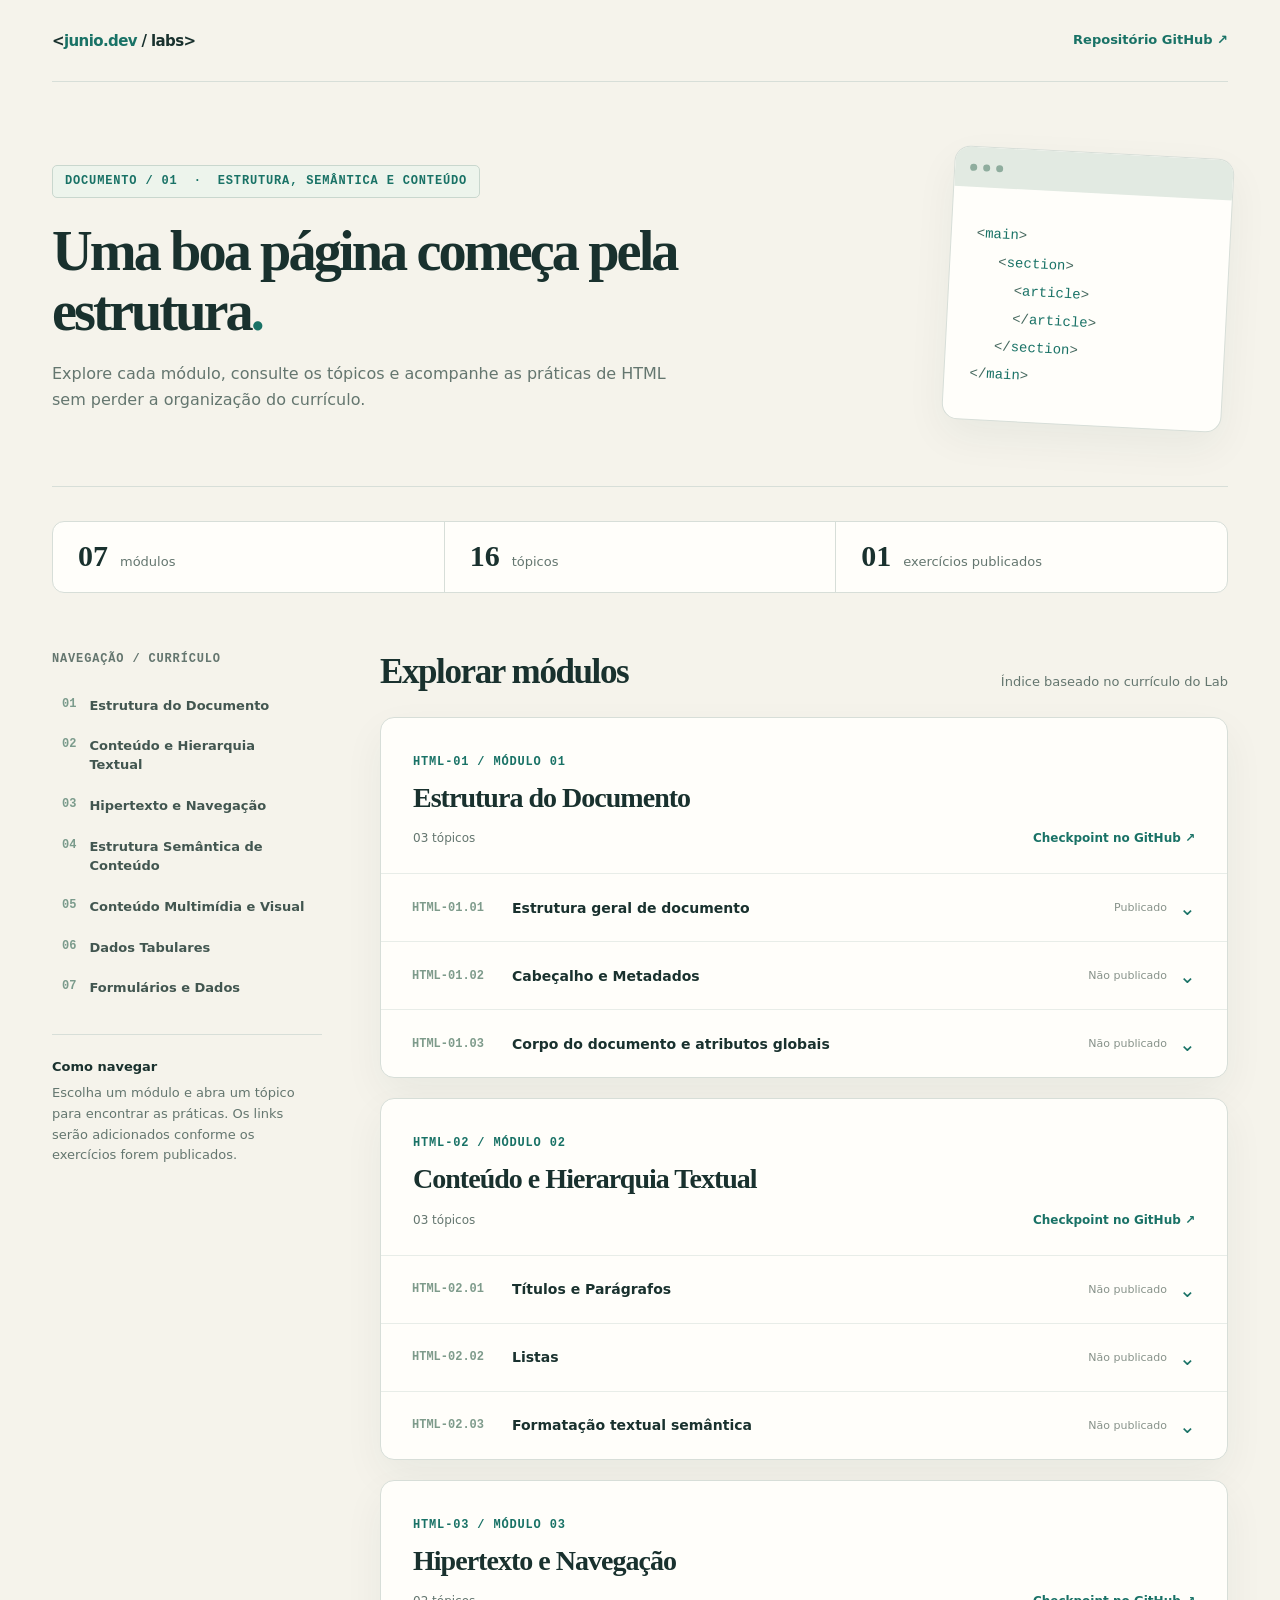
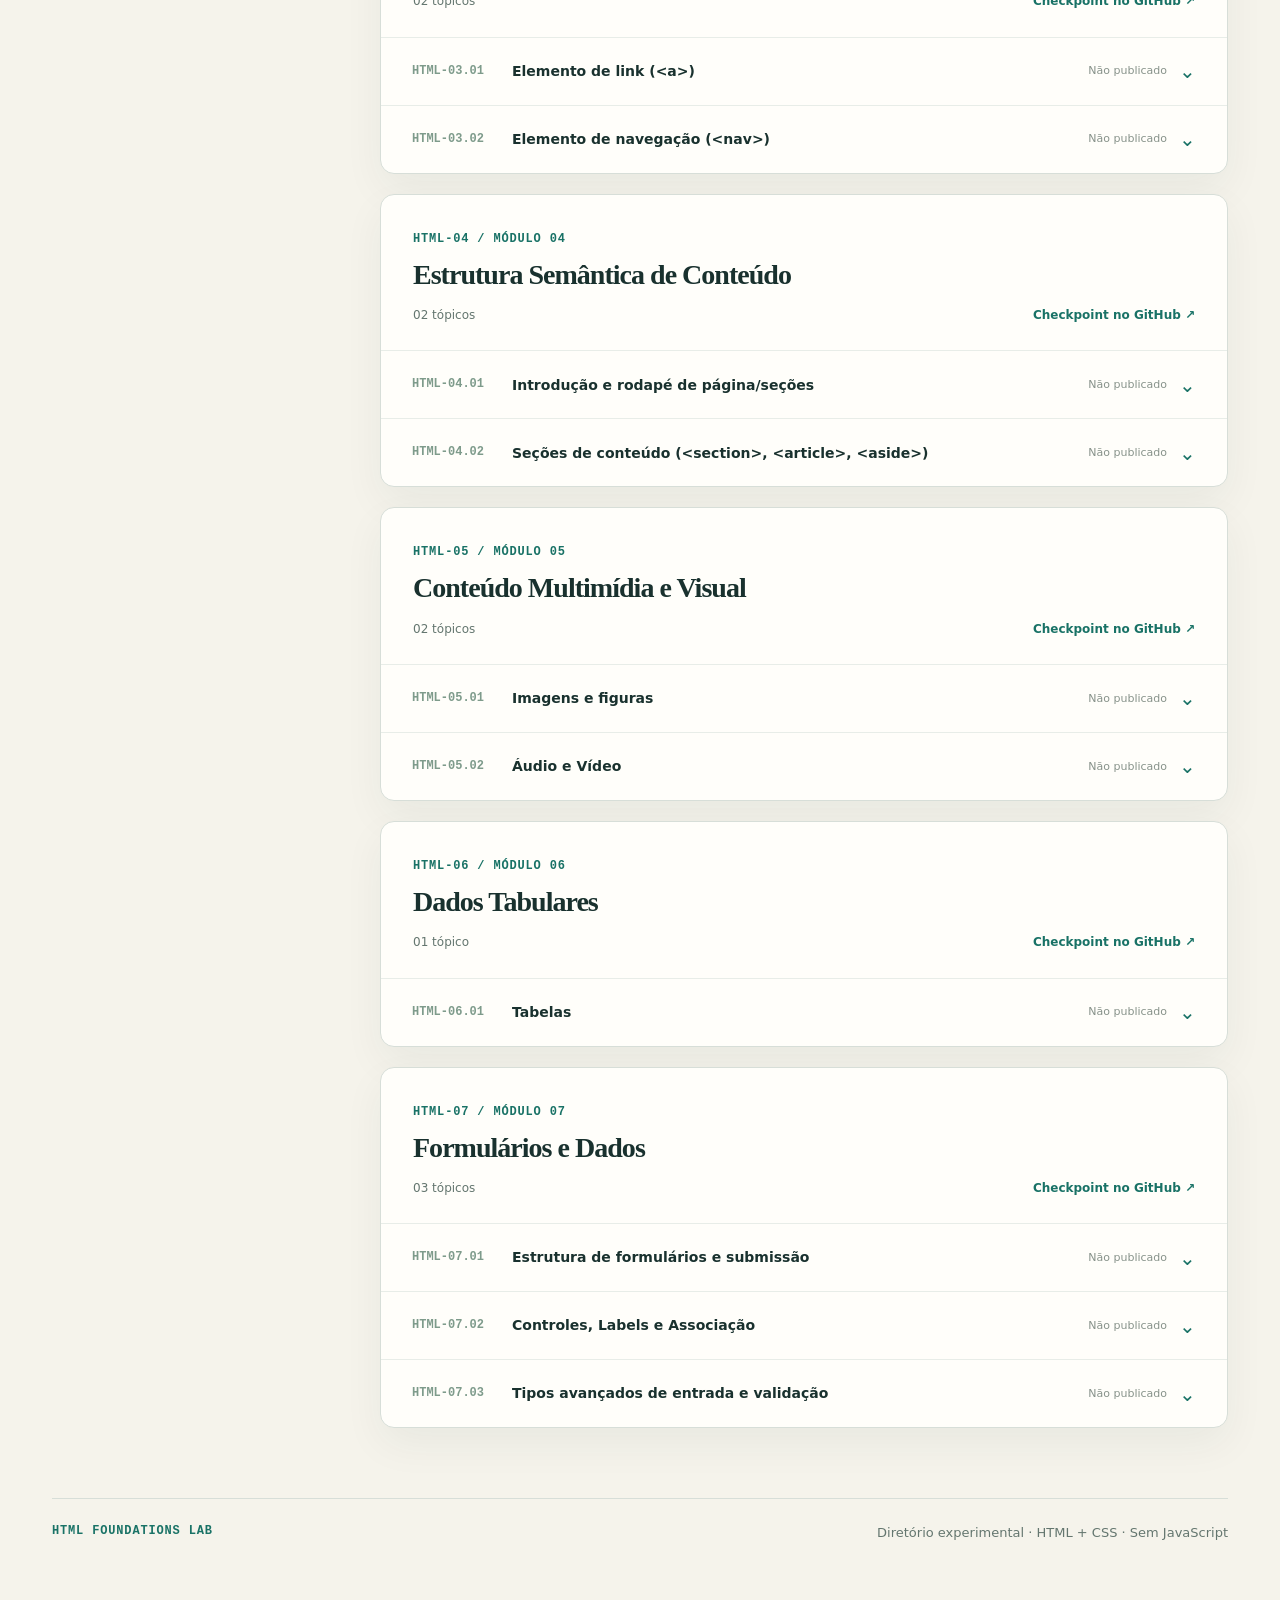
==== html-lab/index.html @ 9807c5e8 "Change topic state to 'Publicado' and update link text" ====
<!DOCTYPE html>
<html lang="pt-BR">
  <head>
    <meta charset="UTF-8">
    <meta name="viewport" content="width=device-width, initial-scale=1.0">
    <meta name="description" content="Índice de módulos, tópicos e exercícios do HTML Foundations Lab.">
    <title>HTML Foundations Lab — Diretório de Exercícios</title>
    <link rel="stylesheet" href="./style.css">
  </head>
  <body>
    <div class="page">
      <header class="topbar">
        <a class="wordmark" href="#top" aria-label="Voltar ao início">&lt;<em>junio.dev</em> / labs&gt;</a>
        <a class="toplink" href="https://github.com/JunioHGD/html-foundations-lab" target="_blank" rel="noopener noreferrer">Repositório GitHub ↗</a>
      </header>
      <main id="top">
        <section class="hero" aria-labelledby="page-title">
          <div class="hero-content">
            <span class="eyebrow">DOCUMENTO / 01 &nbsp;·&nbsp; Estrutura, semântica e conteúdo</span>
            <h1 id="page-title">Uma boa página começa pela estrutura<span class="accent">.</span></h1>
            <p class="lead">Explore cada módulo, consulte os tópicos e acompanhe as práticas de HTML sem perder a organização do currículo.</p>
          </div>
          <div class="hero-graphic" aria-hidden="true">
            <div class="graphic-toolbar">
              <i></i>
              <i></i>
              <i></i>
            </div>
            <div class="graphic-lines">&lt;<span>main</span>&gt;<div class="indent">&lt;<span>section</span>&gt;</div><div class="indent">&nbsp; &lt;<span>article</span>&gt;</div><div class="indent">&nbsp; &lt;/<span>article</span>&gt;</div><div class="indent">&lt;/<span>section</span>&gt;</div>&lt;/<span>main</span>&gt;</div>
          </div>
        </section>
        <div class="stats" aria-label="Resumo curricular">
          <div class="stat">
            <strong>07</strong>
            <span>módulos</span>
          </div>
          <div class="stat">
            <strong>16</strong>
            <span>tópicos</span>
          </div>
          <div class="stat">
            <strong>01</strong>
            <span>exercícios publicados</span>
          </div>
        </div>
        <div class="layout">
          <aside class="sidebar" aria-label="Índice de módulos">
            <p class="aside-kicker">Navegação / currículo</p>
            <nav aria-label="Ir para o módulo">
              <ol class="module-nav">
                <li>
                  <a href="#html-01"><span>01</span>Estrutura do Documento</a>
                </li>
                <li>
                  <a href="#html-02"><span>02</span>Conteúdo e Hierarquia Textual</a>
                </li>
                <li>
                  <a href="#html-03"><span>03</span>Hipertexto e Navegação</a>
                </li>
                <li>
                  <a href="#html-04"><span>04</span>Estrutura Semântica de Conteúdo</a>
                </li>
                <li>
                  <a href="#html-05"><span>05</span>Conteúdo Multimídia e Visual</a>
                </li>
                <li>
                  <a href="#html-06"><span>06</span>Dados Tabulares</a>
                </li>
                <li>
                  <a href="#html-07"><span>07</span>Formulários e Dados</a>
                </li>
              </ol>
            </nav>
            <div class="sidebar-note"><strong>Como navegar</strong>Escolha um módulo e abra um tópico para encontrar as práticas. Os links serão adicionados conforme os exercícios forem publicados.</div>
          </aside>
          <div class="content">
            <div class="section-heading">
              <h2>Explorar módulos</h2>
              <p>Índice baseado no currículo do Lab</p>
            </div>
            <div class="modules">
              <section class="module" id="html-01" aria-labelledby="heading-html-01">
                <div class="module-header">
                  <span class="module-id">HTML-01 / MÓDULO 01</span>
                  <h3 id="heading-html-01">Estrutura do Documento</h3>
                  <div class="module-meta">
                    <span class="module-count">03 tópicos</span>
                    <a class="check-link" href="https://github.com/JunioHGD/html-foundations-lab/tree/main/practice/html-01-estrutura-do-documento/checkpoint" target="_blank" rel="noopener noreferrer">Checkpoint no GitHub ↗</a>
                  </div>
                </div>
                <details class="topic">
                  <summary>
                    <span class="topic-id">HTML-01.01</span>
                    <span class="topic-title">Estrutura geral de documento</span>
                    <span class="topic-state">Publicado</span>
                    <span class="chevron" aria-hidden="true">⌄</span>
                  </summary>
                  <div class="topic-panel">
                    <a class="doc-link" href="../practice/html-01-estrutura-do-documento/html-01.01-estrutura-geral-de-documento/exercises/HTML-01.01-E01-reparando-a-fila-de-suporte" target="_blank" rel="noopener noreferrer">Exercício 01 — Reparando a fila de suporte <br> Consultar conteúdo no GitHub ↗</a>
                    <!-- EXEMPLO PARA FUTURA PUBLICAÇÃO:
                    <a class="exercise-link" href="../practice/html-01-estrutura-do-documento/html-01.01-estrutura-geral-de-documento/exercises/exercicio-01/index.html" target="_blank" rel="noopener noreferrer">Abrir exercício 01 ↗</a>
                    -->
                  </div>
                </details>
                <details class="topic">
                  <summary>
                    <span class="topic-id">HTML-01.02</span>
                    <span class="topic-title">Cabeçalho e Metadados</span>
                    <span class="topic-state">Não publicado</span>
                    <span class="chevron" aria-hidden="true">⌄</span>
                  </summary>
                  <div class="topic-panel">
                    <p class="empty-state">Nenhum exercício publicado para este tópico.</p>
                    <a class="doc-link" href="https://github.com/JunioHGD/html-foundations-lab/tree/main/practice/html-01-estrutura-do-documento/html-01.02-cabecalho-e-metadados" target="_blank" rel="noopener noreferrer">Consultar conteúdo no GitHub ↗</a>
                  </div>
                </details>
                <details class="topic">
                  <summary>
                    <span class="topic-id">HTML-01.03</span>
                    <span class="topic-title">Corpo do documento e atributos globais</span>
                    <span class="topic-state">Não publicado</span>
                    <span class="chevron" aria-hidden="true">⌄</span>
                  </summary>
                  <div class="topic-panel">
                    <p class="empty-state">Nenhum exercício publicado para este tópico.</p>
                    <a class="doc-link" href="https://github.com/JunioHGD/html-foundations-lab/tree/main/practice/html-01-estrutura-do-documento/html-01.03-corpo-do-documento-e-atributos-globais" target="_blank" rel="noopener noreferrer">Consultar conteúdo no GitHub ↗</a>
                  </div>
                </details>
              </section>
              <section class="module" id="html-02" aria-labelledby="heading-html-02">
                <div class="module-header">
                  <span class="module-id">HTML-02 / MÓDULO 02</span>
                  <h3 id="heading-html-02">Conteúdo e Hierarquia Textual</h3>
                  <div class="module-meta">
                    <span class="module-count">03 tópicos</span>
                    <a class="check-link" href="https://github.com/JunioHGD/html-foundations-lab/tree/main/practice/html-02-conteudo-e-hierarquia-textual/checkpoint" target="_blank" rel="noopener noreferrer">Checkpoint no GitHub ↗</a>
                  </div>
                </div>
                <details class="topic">
                  <summary>
                    <span class="topic-id">HTML-02.01</span>
                    <span class="topic-title">Títulos e Parágrafos</span>
                    <span class="topic-state">Não publicado</span>
                    <span class="chevron" aria-hidden="true">⌄</span>
                  </summary>
                  <div class="topic-panel">
                    <p class="empty-state">Nenhum exercício publicado para este tópico.</p>
                    <a class="doc-link" href="https://github.com/JunioHGD/html-foundations-lab/tree/main/practice/html-02-conteudo-e-hierarquia-textual/html-02.01-titulos-e-paragrafos" target="_blank" rel="noopener noreferrer">Consultar conteúdo no GitHub ↗</a>
                  </div>
                </details>
                <details class="topic">
                  <summary>
                    <span class="topic-id">HTML-02.02</span>
                    <span class="topic-title">Listas</span>
                    <span class="topic-state">Não publicado</span>
                    <span class="chevron" aria-hidden="true">⌄</span>
                  </summary>
                  <div class="topic-panel">
                    <p class="empty-state">Nenhum exercício publicado para este tópico.</p>
                    <a class="doc-link" href="https://github.com/JunioHGD/html-foundations-lab/tree/main/practice/html-02-conteudo-e-hierarquia-textual/html-02.02-listas" target="_blank" rel="noopener noreferrer">Consultar conteúdo no GitHub ↗</a>
                  </div>
                </details>
                <details class="topic">
                  <summary>
                    <span class="topic-id">HTML-02.03</span>
                    <span class="topic-title">Formatação textual semântica</span>
                    <span class="topic-state">Não publicado</span>
                    <span class="chevron" aria-hidden="true">⌄</span>
                  </summary>
                  <div class="topic-panel">
                    <p class="empty-state">Nenhum exercício publicado para este tópico.</p>
                    <a class="doc-link" href="https://github.com/JunioHGD/html-foundations-lab/tree/main/practice/html-02-conteudo-e-hierarquia-textual/html-02.03-formatacao-textual-semantica" target="_blank" rel="noopener noreferrer">Consultar conteúdo no GitHub ↗</a>
                  </div>
                </details>
              </section>
              <section class="module" id="html-03" aria-labelledby="heading-html-03">
                <div class="module-header">
                  <span class="module-id">HTML-03 / MÓDULO 03</span>
                  <h3 id="heading-html-03">Hipertexto e Navegação</h3>
                  <div class="module-meta">
                    <span class="module-count">02 tópicos</span>
                    <a class="check-link" href="https://github.com/JunioHGD/html-foundations-lab/tree/main/practice/html-03-hipertexto-e-navegacao/checkpoint" target="_blank" rel="noopener noreferrer">Checkpoint no GitHub ↗</a>
                  </div>
                </div>
                <details class="topic">
                  <summary>
                    <span class="topic-id">HTML-03.01</span>
                    <span class="topic-title">Elemento de link (&lt;a&gt;)</span>
                    <span class="topic-state">Não publicado</span>
                    <span class="chevron" aria-hidden="true">⌄</span>
                  </summary>
                  <div class="topic-panel">
                    <p class="empty-state">Nenhum exercício publicado para este tópico.</p>
                    <a class="doc-link" href="https://github.com/JunioHGD/html-foundations-lab/tree/main/practice/html-03-hipertexto-e-navegacao/html-03.01-elemento-de-link" target="_blank" rel="noopener noreferrer">Consultar conteúdo no GitHub ↗</a>
                  </div>
                </details>
                <details class="topic">
                  <summary>
                    <span class="topic-id">HTML-03.02</span>
                    <span class="topic-title">Elemento de navegação (&lt;nav&gt;)</span>
                    <span class="topic-state">Não publicado</span>
                    <span class="chevron" aria-hidden="true">⌄</span>
                  </summary>
                  <div class="topic-panel">
                    <p class="empty-state">Nenhum exercício publicado para este tópico.</p>
                    <a class="doc-link" href="https://github.com/JunioHGD/html-foundations-lab/tree/main/practice/html-03-hipertexto-e-navegacao/html-03.02-elemento-de-navegacao" target="_blank" rel="noopener noreferrer">Consultar conteúdo no GitHub ↗</a>
                  </div>
                </details>
              </section>
              <section class="module" id="html-04" aria-labelledby="heading-html-04">
                <div class="module-header">
                  <span class="module-id">HTML-04 / MÓDULO 04</span>
                  <h3 id="heading-html-04">Estrutura Semântica de Conteúdo</h3>
                  <div class="module-meta">
                    <span class="module-count">02 tópicos</span>
                    <a class="check-link" href="https://github.com/JunioHGD/html-foundations-lab/tree/main/practice/html-04-estrutura-semantica-de-conteudo/checkpoint" target="_blank" rel="noopener noreferrer">Checkpoint no GitHub ↗</a>
                  </div>
                </div>
                <details class="topic">
                  <summary>
                    <span class="topic-id">HTML-04.01</span>
                    <span class="topic-title">Introdução e rodapé de página/seções</span>
                    <span class="topic-state">Não publicado</span>
                    <span class="chevron" aria-hidden="true">⌄</span>
                  </summary>
                  <div class="topic-panel">
                    <p class="empty-state">Nenhum exercício publicado para este tópico.</p>
                    <a class="doc-link" href="https://github.com/JunioHGD/html-foundations-lab/tree/main/practice/html-04-estrutura-semantica-de-conteudo/html-04.01-introducao-e-rodape-de-pagina-secoes" target="_blank" rel="noopener noreferrer">Consultar conteúdo no GitHub ↗</a>
                  </div>
                </details>
                <details class="topic">
                  <summary>
                    <span class="topic-id">HTML-04.02</span>
                    <span class="topic-title">Seções de conteúdo (&lt;section&gt;, &lt;article&gt;, &lt;aside&gt;)</span>
                    <span class="topic-state">Não publicado</span>
                    <span class="chevron" aria-hidden="true">⌄</span>
                  </summary>
                  <div class="topic-panel">
                    <p class="empty-state">Nenhum exercício publicado para este tópico.</p>
                    <a class="doc-link" href="https://github.com/JunioHGD/html-foundations-lab/tree/main/practice/html-04-estrutura-semantica-de-conteudo/html-04.02-secoes-de-conteudo" target="_blank" rel="noopener noreferrer">Consultar conteúdo no GitHub ↗</a>
                  </div>
                </details>
              </section>
              <section class="module" id="html-05" aria-labelledby="heading-html-05">
                <div class="module-header">
                  <span class="module-id">HTML-05 / MÓDULO 05</span>
                  <h3 id="heading-html-05">Conteúdo Multimídia e Visual</h3>
                  <div class="module-meta">
                    <span class="module-count">02 tópicos</span>
                    <a class="check-link" href="https://github.com/JunioHGD/html-foundations-lab/tree/main/practice/html-05-conteudo-multimidia-e-visual/checkpoint" target="_blank" rel="noopener noreferrer">Checkpoint no GitHub ↗</a>
                  </div>
                </div>
                <details class="topic">
                  <summary>
                    <span class="topic-id">HTML-05.01</span>
                    <span class="topic-title">Imagens e figuras</span>
                    <span class="topic-state">Não publicado</span>
                    <span class="chevron" aria-hidden="true">⌄</span>
                  </summary>
                  <div class="topic-panel">
                    <p class="empty-state">Nenhum exercício publicado para este tópico.</p>
                    <a class="doc-link" href="https://github.com/JunioHGD/html-foundations-lab/tree/main/practice/html-05-conteudo-multimidia-e-visual/html-05.01-imagens-e-figuras" target="_blank" rel="noopener noreferrer">Consultar conteúdo no GitHub ↗</a>
                  </div>
                </details>
                <details class="topic">
                  <summary>
                    <span class="topic-id">HTML-05.02</span>
                    <span class="topic-title">Áudio e Vídeo</span>
                    <span class="topic-state">Não publicado</span>
                    <span class="chevron" aria-hidden="true">⌄</span>
                  </summary>
                  <div class="topic-panel">
                    <p class="empty-state">Nenhum exercício publicado para este tópico.</p>
                    <a class="doc-link" href="https://github.com/JunioHGD/html-foundations-lab/tree/main/practice/html-05-conteudo-multimidia-e-visual/html-05.02-audio-e-video" target="_blank" rel="noopener noreferrer">Consultar conteúdo no GitHub ↗</a>
                  </div>
                </details>
              </section>
              <section class="module" id="html-06" aria-labelledby="heading-html-06">
                <div class="module-header">
                  <span class="module-id">HTML-06 / MÓDULO 06</span>
                  <h3 id="heading-html-06">Dados Tabulares</h3>
                  <div class="module-meta">
                    <span class="module-count">01 tópico</span>
                    <a class="check-link" href="https://github.com/JunioHGD/html-foundations-lab/tree/main/practice/html-06-dados-tabulares/checkpoint" target="_blank" rel="noopener noreferrer">Checkpoint no GitHub ↗</a>
                  </div>
                </div>
                <details class="topic">
                  <summary>
                    <span class="topic-id">HTML-06.01</span>
                    <span class="topic-title">Tabelas</span>
                    <span class="topic-state">Não publicado</span>
                    <span class="chevron" aria-hidden="true">⌄</span>
                  </summary>
                  <div class="topic-panel">
                    <p class="empty-state">Nenhum exercício publicado para este tópico.</p>
                    <a class="doc-link" href="https://github.com/JunioHGD/html-foundations-lab/tree/main/practice/html-06-dados-tabulares/html-06.01-tabelas" target="_blank" rel="noopener noreferrer">Consultar conteúdo no GitHub ↗</a>
                  </div>
                </details>
              </section>
              <section class="module" id="html-07" aria-labelledby="heading-html-07">
                <div class="module-header">
                  <span class="module-id">HTML-07 / MÓDULO 07</span>
                  <h3 id="heading-html-07">Formulários e Dados</h3>
                  <div class="module-meta">
                    <span class="module-count">03 tópicos</span>
                    <a class="check-link" href="https://github.com/JunioHGD/html-foundations-lab/tree/main/practice/html-07-formularios-e-dados/checkpoint" target="_blank" rel="noopener noreferrer">Checkpoint no GitHub ↗</a>
                  </div>
                </div>
                <details class="topic">
                  <summary>
                    <span class="topic-id">HTML-07.01</span>
                    <span class="topic-title">Estrutura de formulários e submissão</span>
                    <span class="topic-state">Não publicado</span>
                    <span class="chevron" aria-hidden="true">⌄</span>
                  </summary>
                  <div class="topic-panel">
                    <p class="empty-state">Nenhum exercício publicado para este tópico.</p>
                    <a class="doc-link" href="https://github.com/JunioHGD/html-foundations-lab/tree/main/practice/html-07-formularios-e-dados/html-07.01-estrutura-de-formularios-e-submissao" target="_blank" rel="noopener noreferrer">Consultar conteúdo no GitHub ↗</a>
                  </div>
                </details>
                <details class="topic">
                  <summary>
                    <span class="topic-id">HTML-07.02</span>
                    <span class="topic-title">Controles, Labels e Associação</span>
                    <span class="topic-state">Não publicado</span>
                    <span class="chevron" aria-hidden="true">⌄</span>
                  </summary>
                  <div class="topic-panel">
                    <p class="empty-state">Nenhum exercício publicado para este tópico.</p>
                    <a class="doc-link" href="https://github.com/JunioHGD/html-foundations-lab/tree/main/practice/html-07-formularios-e-dados/html-07.02-controles-labels-e-associacao" target="_blank" rel="noopener noreferrer">Consultar conteúdo no GitHub ↗</a>
                  </div>
                </details>
                <details class="topic">
                  <summary>
                    <span class="topic-id">HTML-07.03</span>
                    <span class="topic-title">Tipos avançados de entrada e validação</span>
                    <span class="topic-state">Não publicado</span>
                    <span class="chevron" aria-hidden="true">⌄</span>
                  </summary>
                  <div class="topic-panel">
                    <p class="empty-state">Nenhum exercício publicado para este tópico.</p>
                    <a class="doc-link" href="https://github.com/JunioHGD/html-foundations-lab/tree/main/practice/html-07-formularios-e-dados/html-07.03-tipos-avancados-de-entrada-e-validacao" target="_blank" rel="noopener noreferrer">Consultar conteúdo no GitHub ↗</a>
                  </div>
                </details>
              </section>
            </div>
          </div>
        </div>
      </main>
      <footer class="footer">
        <span class="footer-label">HTML Foundations Lab</span>
        <span>Diretório experimental · HTML + CSS · Sem JavaScript</span>
      </footer>
    </div>
  </body>
</html>
---- html-lab/style.css ----
:root {
  --bg: #f5f3eb;
  --paper: #fffefa;
  --line: #d7ded8;
  --ink: #19312e;
  --muted: #64766f;
  --primary: #197266;
  --accent: #dbede4;
  --shadow: 0 16px 42px rgba(24,57,49,.055);
}

* {
  box-sizing: border-box;
}

html {
  scroll-behavior: smooth;
  scroll-padding-top: 25px;
}

body {
  margin: 0;
  background: var(--bg);
  color: var(--ink);
  font: 15px/1.6 ui-sans-serif,system-ui,-apple-system,"Segoe UI",sans-serif;
}

a {
  color: inherit;
}

a:focus-visible,summary:focus-visible {
  outline: 3px solid #2d9b8c;
  outline-offset: 4px;
}

a {
  text-decoration: none;
}

.page {
  max-width: 1510px;
  margin: auto;
  padding: 0 52px 80px;
}

.topbar {
  display: flex;
  justify-content: space-between;
  align-items: center;
  min-height: 82px;
  border-bottom: 1px solid var(--line);
}

.wordmark {
  font-size: 15px;
  font-weight: 850;
  letter-spacing: -.04em;
}

.wordmark em {
  font-style: normal;
  color: var(--primary);
}

.toplink {
  font-size: 13px;
  color: var(--primary);
  font-weight: 700;
}

.toplink:hover {
  text-decoration: underline;
}

.hero {
  padding: 70px 0 60px;
  display: flex;
  justify-content: space-between;
  gap: 50px;
  align-items: center;
  border-bottom: 1px solid var(--line);
}

.eyebrow,.eyebrow-inline,.module-id,.topic-id,.aside-kicker,.footer-label {
  font: 700 12px/1.4 ui-monospace,Consolas,monospace;
  letter-spacing: .07em;
  text-transform: uppercase;
}

.eyebrow {
  display: inline-block;
  border: 1px solid #c9d7ce;
  padding: 7px 12px;
  border-radius: 5px;
  color: var(--primary);
  background: #edf4ec;
}

.hero h1 {
  font: 650 clamp(40px,4.4vw,72px)/1.06 Georgia,'Times New Roman',serif;
  letter-spacing: -.052em;
  max-width: 780px;
  margin: 24px 0 20px;
}

.hero h1 .accent {
  color: var(--primary);
}

.lead {
  max-width: 620px;
  color: var(--muted);
  font-size: 16px;
  margin: 0;
}

.hero-graphic {
  width: 280px;
  min-width: 240px;
  border: 1px solid var(--line);
  border-radius: 16px;
  overflow: hidden;
  background: var(--paper);
  box-shadow: var(--shadow);
  transform: rotate(3deg);
}

.graphic-toolbar {
  height: 40px;
  background: #e2eae2;
  display: flex;
  align-items: center;
  gap: 6px;
  padding-left: 15px;
}

.graphic-toolbar i {
  width: 7px;
  height: 7px;
  background: #8fad9e;
  border-radius: 50%;
}

.graphic-lines {
  padding: 32px 25px;
  color: #45685e;
  font: 14px/2 ui-monospace,Consolas,monospace;
}

.graphic-lines span {
  color: var(--primary);
}

.graphic-lines .indent {
  padding-left: 23px;
}

.stats {
  display: flex;
  gap: 0;
  margin: 34px 0 58px;
  border: 1px solid var(--line);
  background: var(--paper);
  border-radius: 12px;
}

.stat {
  padding: 19px 25px;
  display: flex;
  align-items: baseline;
  gap: 12px;
  flex: 1;
}

.stat+.stat {
  border-left: 1px solid var(--line);
}

.stat strong {
  font: 700 30px/1 Georgia,serif;
}

.stat span {
  font-size: 13px;
  color: var(--muted);
}

.layout {
  display: grid;
  grid-template-columns: 270px minmax(0,1fr);
  gap: 58px;
  align-items: start;
}

.sidebar {
  position: sticky;
  top: 28px;
}

.aside-kicker {
  color: var(--muted);
  margin: 0 0 18px;
}

.module-nav {
  list-style: none;
  padding: 0;
  margin: 0;
}

.module-nav a {
  display: flex;
  gap: 13px;
  padding: 11px 10px;
  border-radius: 8px;
  font-weight: 600;
  font-size: 13px;
  color: #425650;
  line-height: 1.45;
}

.module-nav a:hover,.module-nav a:focus-visible {
  background: var(--accent);
  color: var(--primary);
}

.module-nav span {
  font: 700 12px ui-monospace,monospace;
  color: #7b9b8c;
}

.sidebar-note {
  border-top: 1px solid var(--line);
  margin-top: 25px;
  padding-top: 22px;
  font-size: 13px;
  color: var(--muted);
}

.sidebar-note strong {
  display: block;
  margin-bottom: 5px;
  color: var(--ink);
}

.section-heading {
  display: flex;
  justify-content: space-between;
  gap: 15px;
  align-items: end;
  margin-bottom: 24px;
}

.section-heading h2 {
  font: 650 35px/1.2 Georgia,serif;
  letter-spacing: -.04em;
  margin: 0;
}

.section-heading p {
  font-size: 13px;
  color: var(--muted);
  margin: 0;
}

.modules {
  display: grid;
  gap: 20px;
}

.module {
  background: var(--paper);
  border: 1px solid var(--line);
  border-radius: 14px;
  overflow: hidden;
  box-shadow: var(--shadow);
  scroll-margin-top: 28px;
}

.module-header {
  padding: 30px 32px 25px;
  border-bottom: 1px solid #e8ede8;
}

.module-id {
  color: var(--primary);
}

.module-header h3 {
  font: 650 28px/1.23 Georgia,serif;
  letter-spacing: -.035em;
  margin: 9px 0 14px;
}

.module-meta {
  display: flex;
  justify-content: space-between;
  gap: 14px;
  align-items: center;
}

.module-count,.check-link {
  font-size: 12px;
  color: var(--muted);
}

.check-link {
  color: var(--primary);
  font-weight: 700;
}

.check-link:hover {
  text-decoration: underline;
}

.topic {
  border-bottom: 1px solid #e8ede8;
}

.topic:last-of-type {
  border-bottom: 0;
}

.topic summary {
  cursor: pointer;
  display: grid;
  grid-template-columns: 88px 1fr auto 17px;
  align-items: center;
  gap: 12px;
  min-height: 67px;
  padding: 13px 31px;
  list-style: none;
}

.topic summary::-webkit-details-marker {
  display: none;
}

.topic summary:hover {
  background: #f5f9f5;
}

.topic-id {
  color: #7e9b8b;
  letter-spacing: 0;
}

.topic-title {
  font-weight: 650;
  font-size: 14px;
}

.topic-state {
  font-size: 11px;
  color: #87928a;
  white-space: nowrap;
}

.chevron {
  font-size: 20px;
  line-height: 1;
  color: var(--primary);
  transition: transform .15s;
}

.topic[open] .chevron {
  transform: rotate(180deg);
}

.topic-panel {
  padding: 2px 32px 25px 130px;
  background: #f8faf7;
}

.empty-state {
  font-size: 13px;
  color: var(--muted);
  margin: 8px 0 11px;
}

.doc-link {
  font-size: 12px;
  color: var(--primary);
  font-weight: 750;
}

.doc-link:hover {
  text-decoration: underline;
}

.exercise-link {
  display: inline-flex;
  align-items: center;
  margin-top: 12px;
  padding: 9px 13px;
  border: 1px solid var(--primary);
  border-radius: 7px;
  color: var(--primary);
  font-size: 12px;
  font-weight: 800;
  text-decoration: none;
}

.exercise-link:hover {
  background: var(--accent);
}

.footer {
  border-top: 1px solid var(--line);
  margin-top: 70px;
  padding-top: 24px;
  display: flex;
  justify-content: space-between;
  gap: 20px;
  color: var(--muted);
  font-size: 13px;
}

.footer-label {
  color: var(--primary);
}

@media (max-width:1050px) {
  .page {
    padding: 0 24px 60px;
  }

  .layout {
    grid-template-columns: 215px minmax(0,1fr);
    gap: 26px;
  }

  .hero-graphic {
    width: 210px;
    min-width: 190px;
  }

  .hero {
    padding: 55px 0;
  }
}

@media (max-width:750px) {
  .hero-graphic {
    display: none;
  }

  .layout {
    grid-template-columns: minmax(0,1fr);
  }

  .sidebar {
    position: static;
    min-width: 0;
    overflow: hidden;
  }

  .module-nav {
    display: flex;
    overflow-x: auto;
    gap: 8px;
    padding-bottom: 6px;
  }

  .module-nav li {
    flex: none;
    max-width: 190px;
  }

  .module-nav a {
    background: #e8eee7;
    min-height: 54px;
  }

  .sidebar-note {
    display: none;
  }

  .hero {
    padding: 46px 0;
  }

  .stats {
    margin: 24px 0 38px;
  }

  .stat {
    padding: 14px;
    display: block;
  }

  .stat strong {
    display: block;
    margin-bottom: 5px;
  }

  .section-heading {
    display: block;
  }

  .section-heading p {
    margin-top: 7px;
  }
}

@media (max-width:520px) {
  .page {
    padding: 0 16px 50px;
  }

  .topbar {
    min-height: 65px;
  }

  .toplink {
    max-width: 150px;
    text-align: right;
  }

  .hero h1 {
    font-size: 42px;
  }

  .lead {
    font-size: 14px;
  }

  .stat strong {
    font-size: 24px;
  }

  .stat span {
    font-size: 11px;
  }

  .module-header {
    padding: 24px 19px;
  }

  .module-header h3 {
    font-size: 25px;
  }

  .topic summary {
    grid-template-columns: 66px 1fr 14px;
    gap: 8px;
    padding: 14px 18px;
  }

  .topic-state {
    display: none;
  }

  .topic-title {
    font-size: 13px;
  }

  .topic-id {
    font-size: 10px;
  }

  .topic-panel {
    padding: 8px 20px 20px 92px;
  }

  .footer {
    display: block;
  }
}
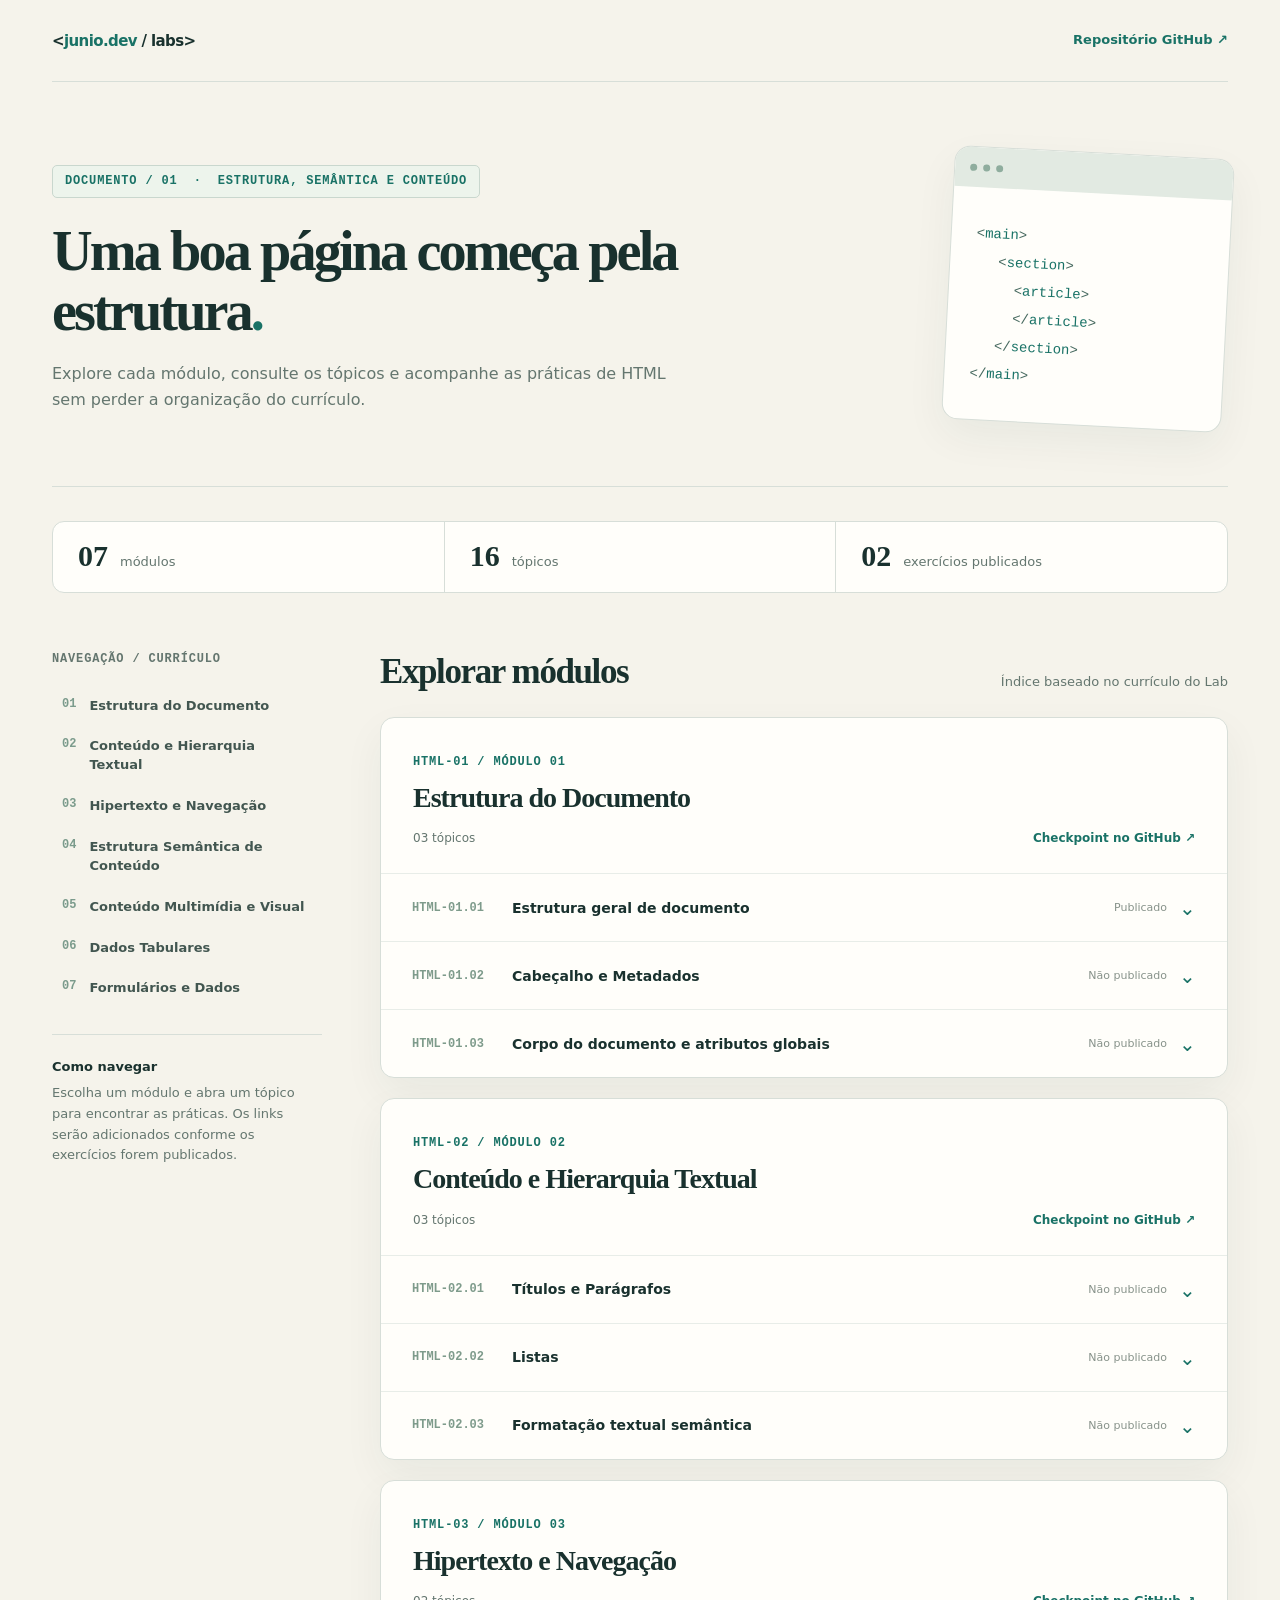
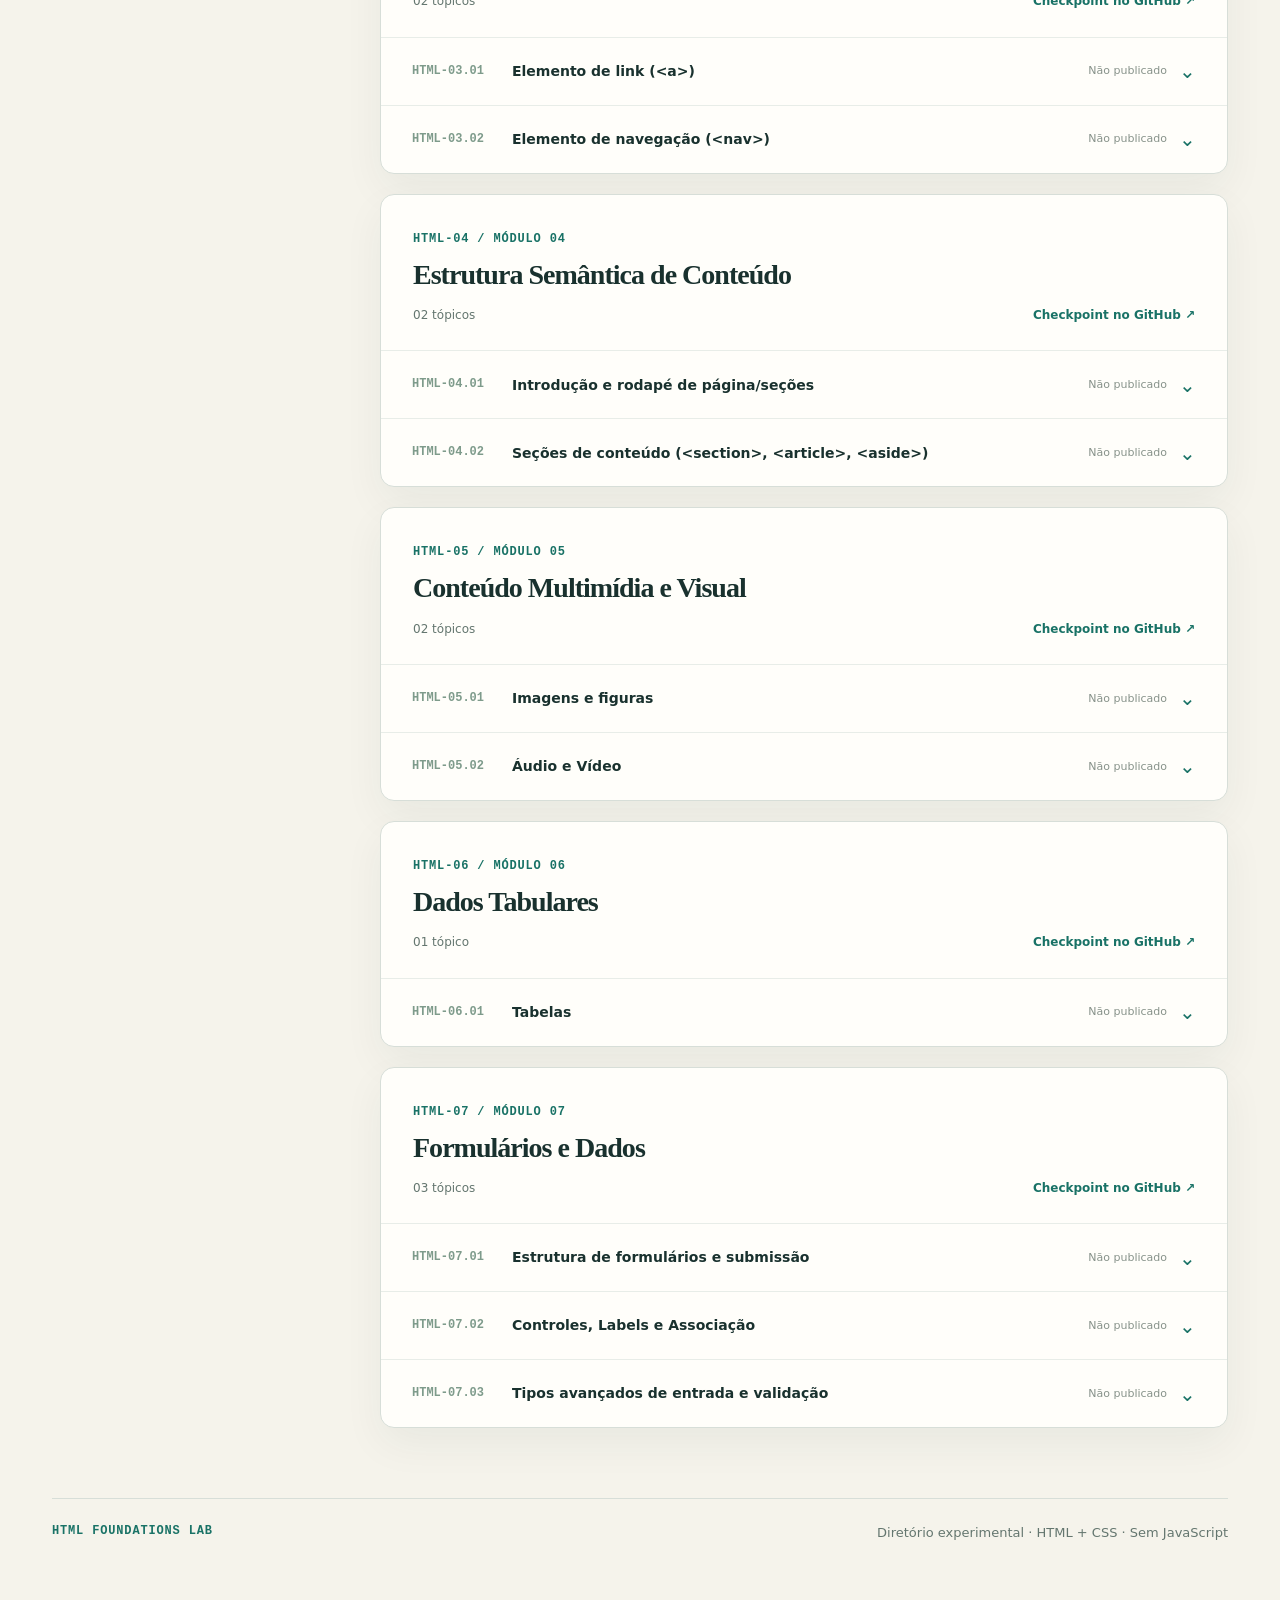
==== commit 61f40952: "feat(html-lab): separate exercise preview and source links" ====
--- a/html-lab/index.html
+++ b/html-lab/index.html
@@ -39,7 +39,7 @@
             <span>tópicos</span>
           </div>
           <div class="stat">
-            <strong>01</strong>
+            <strong>02</strong>
             <span>exercícios publicados</span>
           </div>
         </div>
@@ -96,10 +96,30 @@
                     <span class="chevron" aria-hidden="true">⌄</span>
                   </summary>
                   <div class="topic-panel">
-                    <a class="doc-link" href="../practice/html-01-estrutura-do-documento/html-01.01-estrutura-geral-de-documento/exercises/HTML-01.01-E01-reparando-a-fila-de-suporte" target="_blank" rel="noopener noreferrer">Exercício 01 — Reparando a fila de suporte <br> Consultar conteúdo no GitHub ↗</a>
+                    <div class="exercise-entry">
+                       <strong class="exercise-title">Exercício 01 — Reparando a fila de suporte</strong>
+                       <div class="exercise-links">
+                         <a class="doc-link" href="../practice/html-01-estrutura-do-documento/html-01.01-estrutura-geral-de-documento/exercises/HTML-01.01-E01-reparando-a-fila-de-suporte/index.html" target="_blank" rel="noopener noreferrer">Visualizar no GitHub Pages ↗</a>
+                         <a class="doc-link" href="https://github.com/JunioHGD/html-foundations-lab/tree/main/practice/html-01-estrutura-do-documento/html-01.01-estrutura-geral-de-documento/exercises/HTML-01.01-E01-reparando-a-fila-de-suporte" target="_blank" rel="noopener noreferrer">Consultar código-fonte no GitHub ↗</a>
+                       </div>
+                     </div>
+                    <div class="exercise-entry">
+                       <strong class="exercise-title">Exercício 02 — Reconstruindo a conferência de expedição</strong>
+                       <div class="exercise-links">
+                         <a class="doc-link" href="../practice/html-01-estrutura-do-documento/html-01.01-estrutura-geral-de-documento/exercises/HTML-01.01-E02-reconstruindo-a-conferencia-de-expedição/index.html" target="_blank" rel="noopener noreferrer">Visualizar no GitHub Pages ↗</a>
+                         <a class="doc-link" href="https://github.com/JunioHGD/html-foundations-lab/tree/main/practice/html-01-estrutura-do-documento/html-01.01-estrutura-geral-de-documento/exercises/HTML-01.01-E02-reconstruindo-a-conferencia-de-expedição" target="_blank" rel="noopener noreferrer">Consultar código-fonte no GitHub ↗</a>
+                       </div>
+                     </div>
+                    
                     <!-- EXEMPLO PARA FUTURA PUBLICAÇÃO:
-                    <a class="exercise-link" href="../practice/html-01-estrutura-do-documento/html-01.01-estrutura-geral-de-documento/exercises/exercicio-01/index.html" target="_blank" rel="noopener noreferrer">Abrir exercício 01 ↗</a>
-                    -->
+                     <div class="exercise-entry">
+                       <strong class="exercise-title">Exercício 03 — Nome do exercício</strong>
+                       <div class="exercise-links">
+                         <a class="doc-link" href="../practice/CAMINHO_DO_EXERCICIO/index.html" target="_blank" rel="noopener noreferrer">Visualizar no GitHub Pages ↗</a>
+                         <a class="doc-link" href="https://github.com/JunioHGD/html-foundations-lab/tree/main/practice/CAMINHO_DO_EXERCICIO" target="_blank" rel="noopener noreferrer">Consultar código-fonte no GitHub ↗</a>
+                       </div>
+                     </div>
+                     -->
                   </div>
                 </details>
                 <details class="topic">
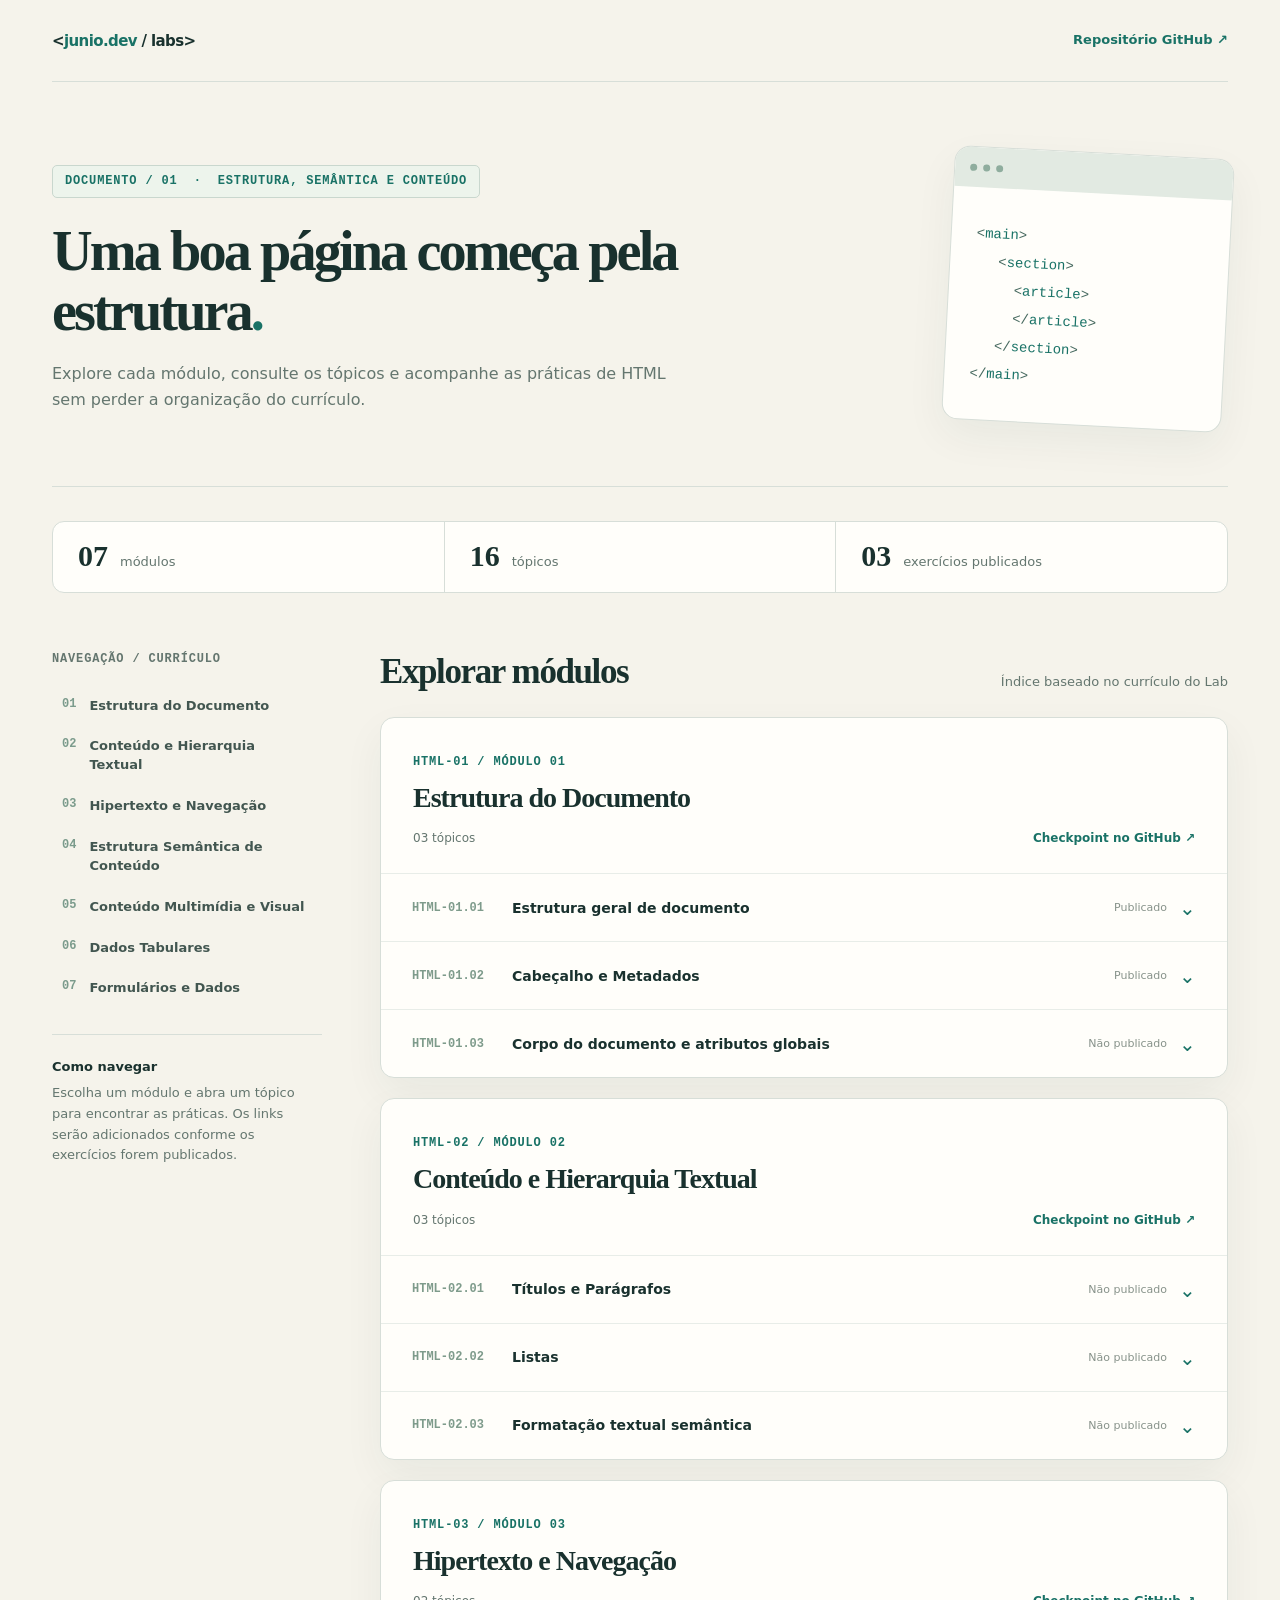
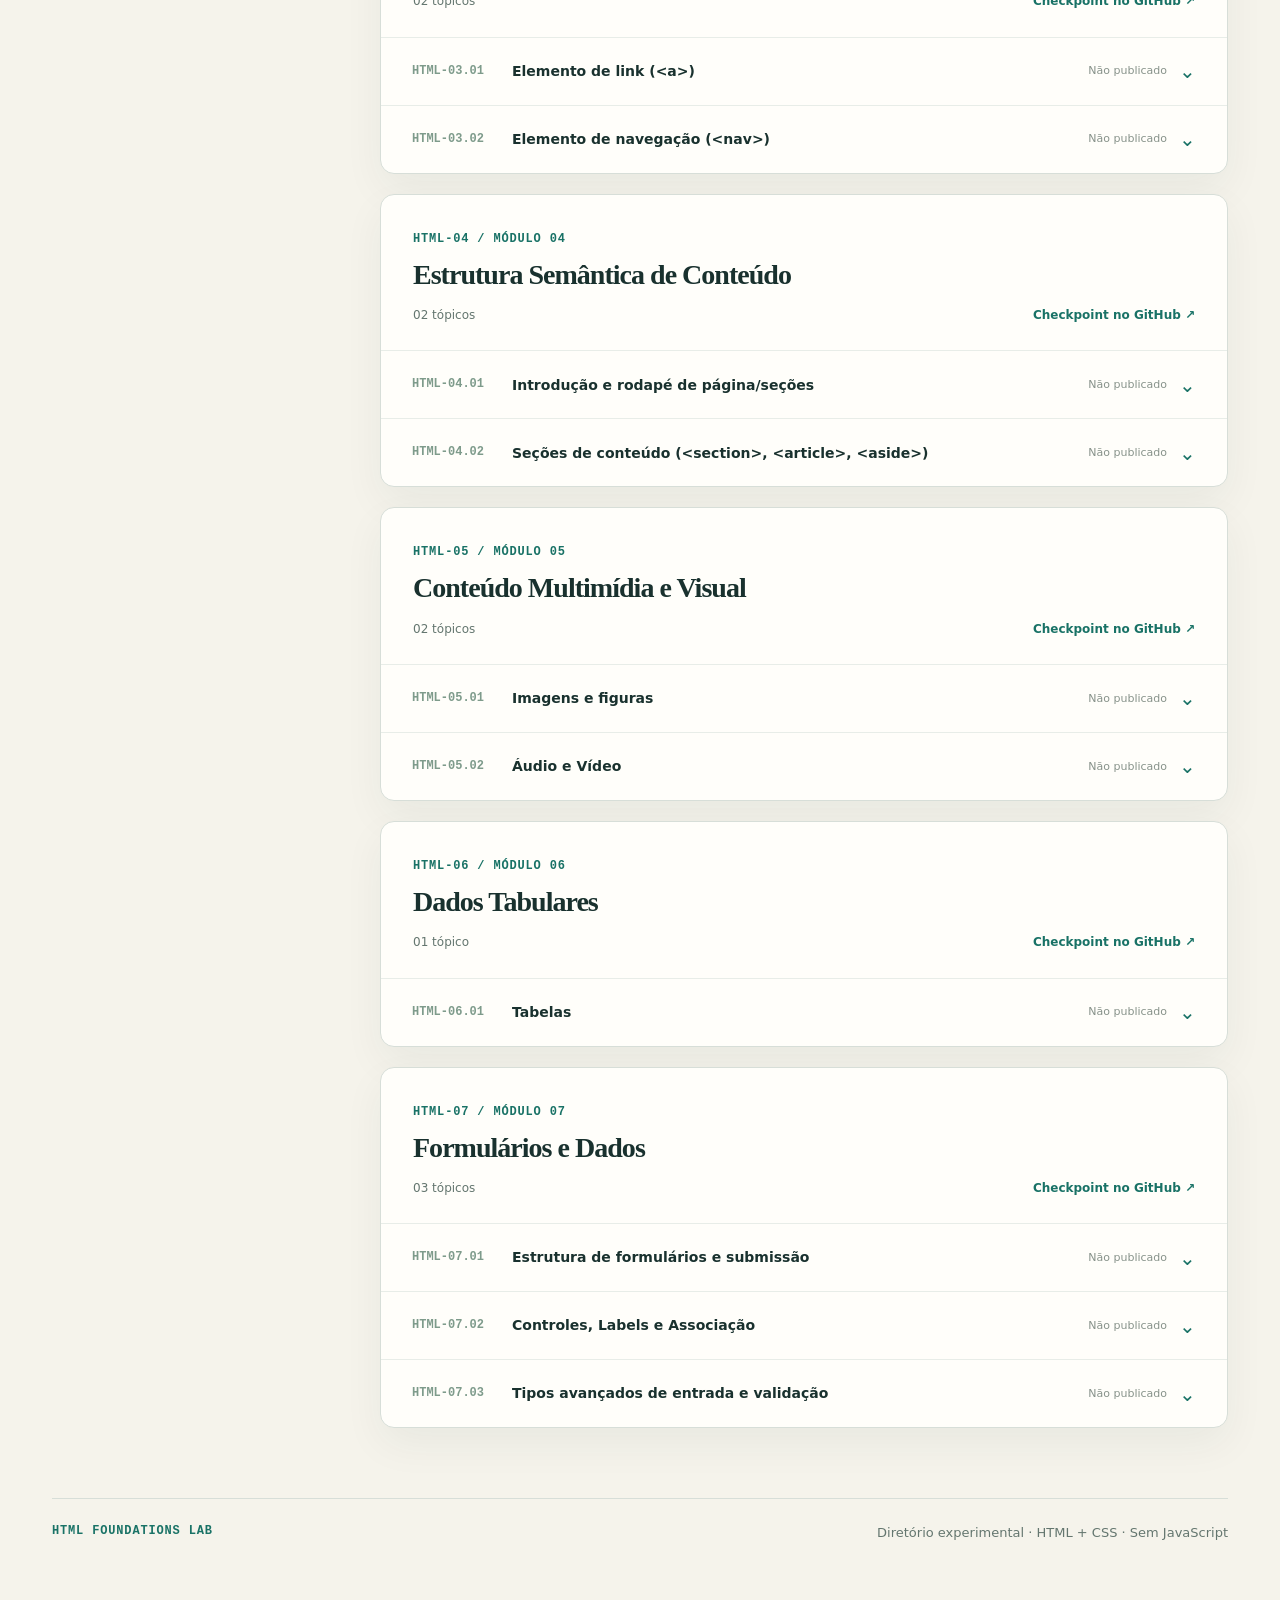
==== commit a5fd6fce: "Update exercise count and add new exercise entry Updated the number of published exercises and chang" ====
--- a/html-lab/index.html
+++ b/html-lab/index.html
@@ -39,7 +39,7 @@
             <span>tópicos</span>
           </div>
           <div class="stat">
-            <strong>02</strong>
+            <strong>03</strong>
             <span>exercícios publicados</span>
           </div>
         </div>
@@ -126,12 +126,17 @@
                   <summary>
                     <span class="topic-id">HTML-01.02</span>
                     <span class="topic-title">Cabeçalho e Metadados</span>
-                    <span class="topic-state">Não publicado</span>
-                    <span class="chevron" aria-hidden="true">⌄</span>
-                  </summary>
-                  <div class="topic-panel">
-                    <p class="empty-state">Nenhum exercício publicado para este tópico.</p>
-                    <a class="doc-link" href="https://github.com/JunioHGD/html-foundations-lab/tree/main/practice/html-01-estrutura-do-documento/html-01.02-cabecalho-e-metadados" target="_blank" rel="noopener noreferrer">Consultar conteúdo no GitHub ↗</a>
+                    <span class="topic-state">Publicado</span>
+                    <span class="chevron" aria-hidden="true">⌄</span>
+                  </summary>
+                  <div class="topic-panel">
+                    <div class="exercise-entry">
+                       <strong class="exercise-title">Exercício 01 — Central de disponibilidade NexoOps</strong>
+                       <div class="exercise-links">
+                         <a class="doc-link" href="../practice/html-01-estrutura-do-documento/html-01.02-cabecalho-e-metadados/exercises/HTML-01.02-E01-central-de-disponibilidade-nexoOps" target="_blank" rel="noopener noreferrer">Visualizar no GitHub Pages ↗</a>
+                         <a class="doc-link" href="https://github.com/JunioHGD/html-foundations-lab/tree/main/practice/html-01-estrutura-do-documento/html-01.02-cabecalho-e-metadados/exercises/HTML-01.02-E01-central-de-disponibilidade-nexoOps" target="_blank" rel="noopener noreferrer">Consultar código-fonte no GitHub ↗</a>
+                       </div>
+                     </div>
                   </div>
                 </details>
                 <details class="topic">
--- a/html-lab/style.css
+++ b/html-lab/style.css
@@ -385,6 +385,28 @@
   font-weight: 750;
 }
 
+.topic-panel .doc-link {
+  display: block;
+}
+
+.topic-panel .doc-link + .doc-link {
+  margin-top: 12px;
+}
+
+.exercise-entry + .exercise-entry {
+  margin-top: 20px;
+  padding-top: 18px;
+  border-top: 1px solid var(--line);
+}
+
+.exercise-title {
+  display: block;
+  margin: 0 0 10px;
+  color: var(--ink);
+  font-size: 13px;
+  font-weight: 750;
+}
+
 .doc-link:hover {
   text-decoration: underline;
 }
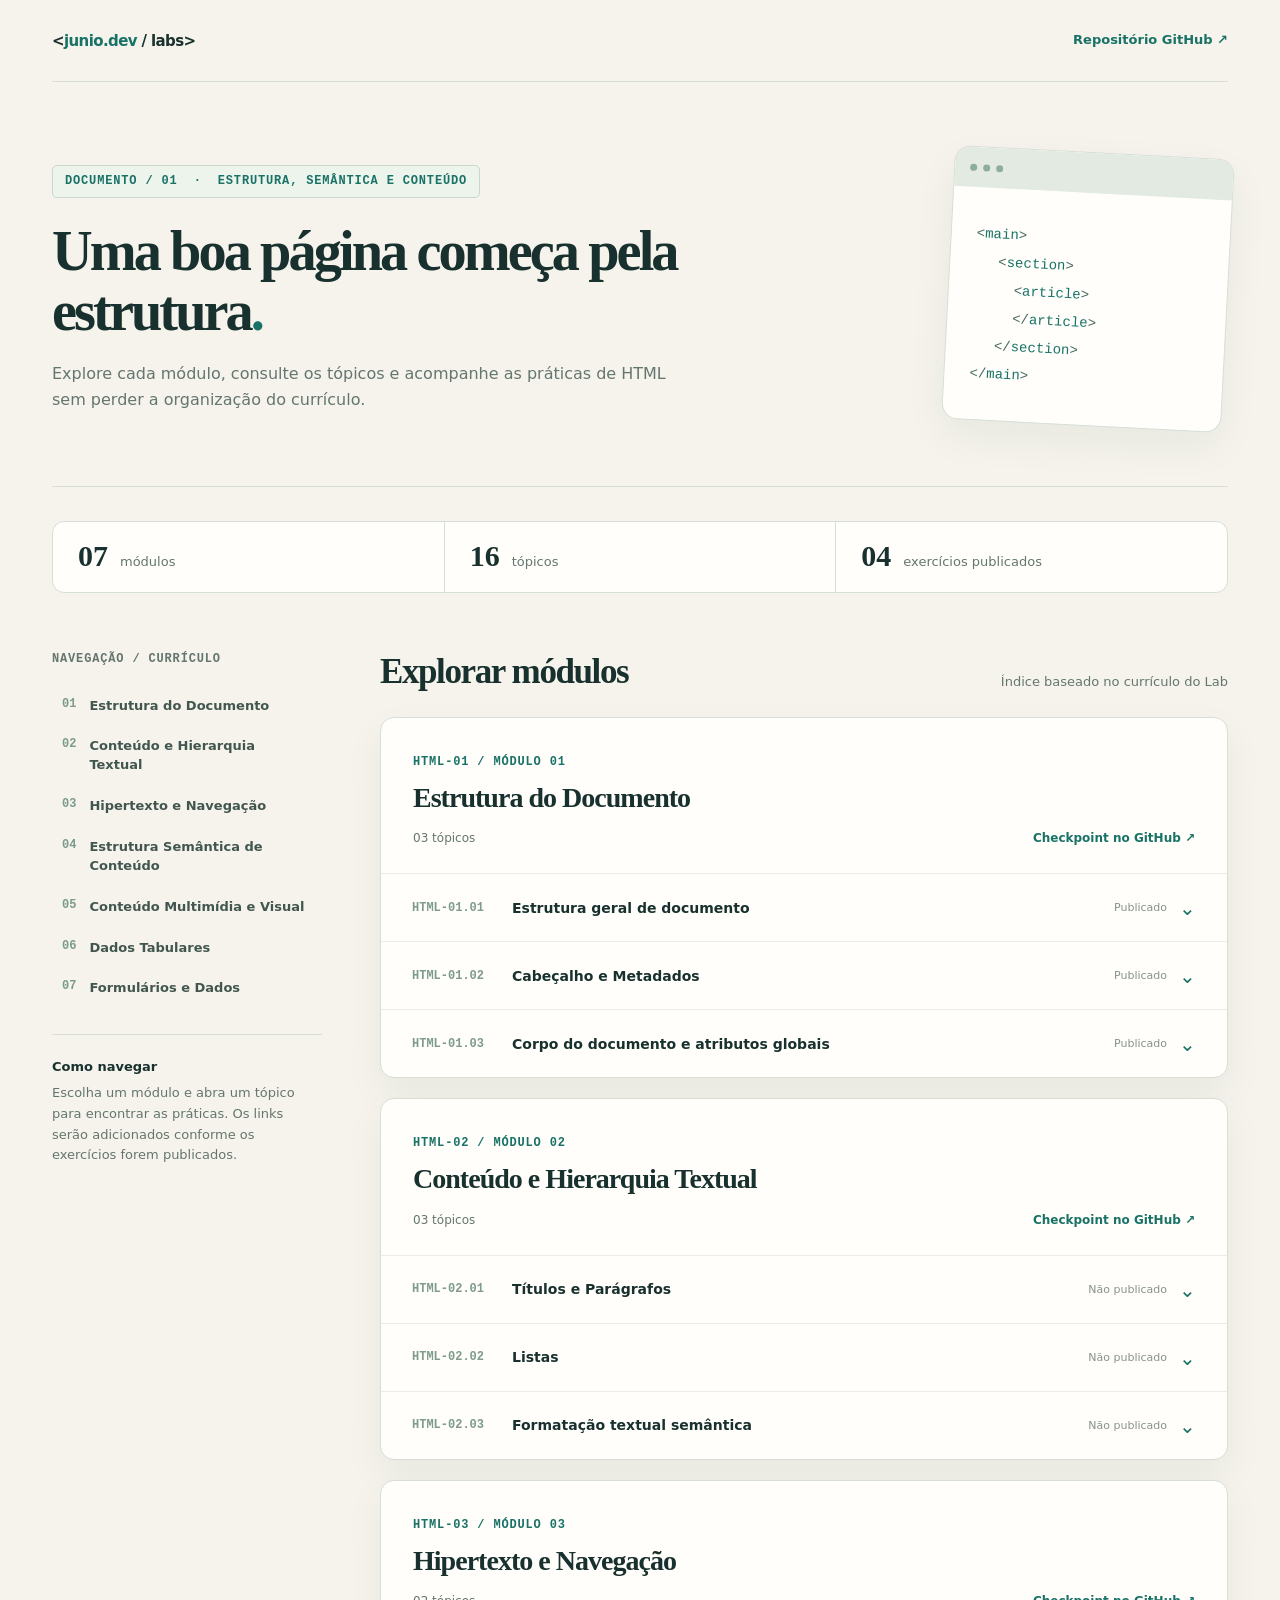
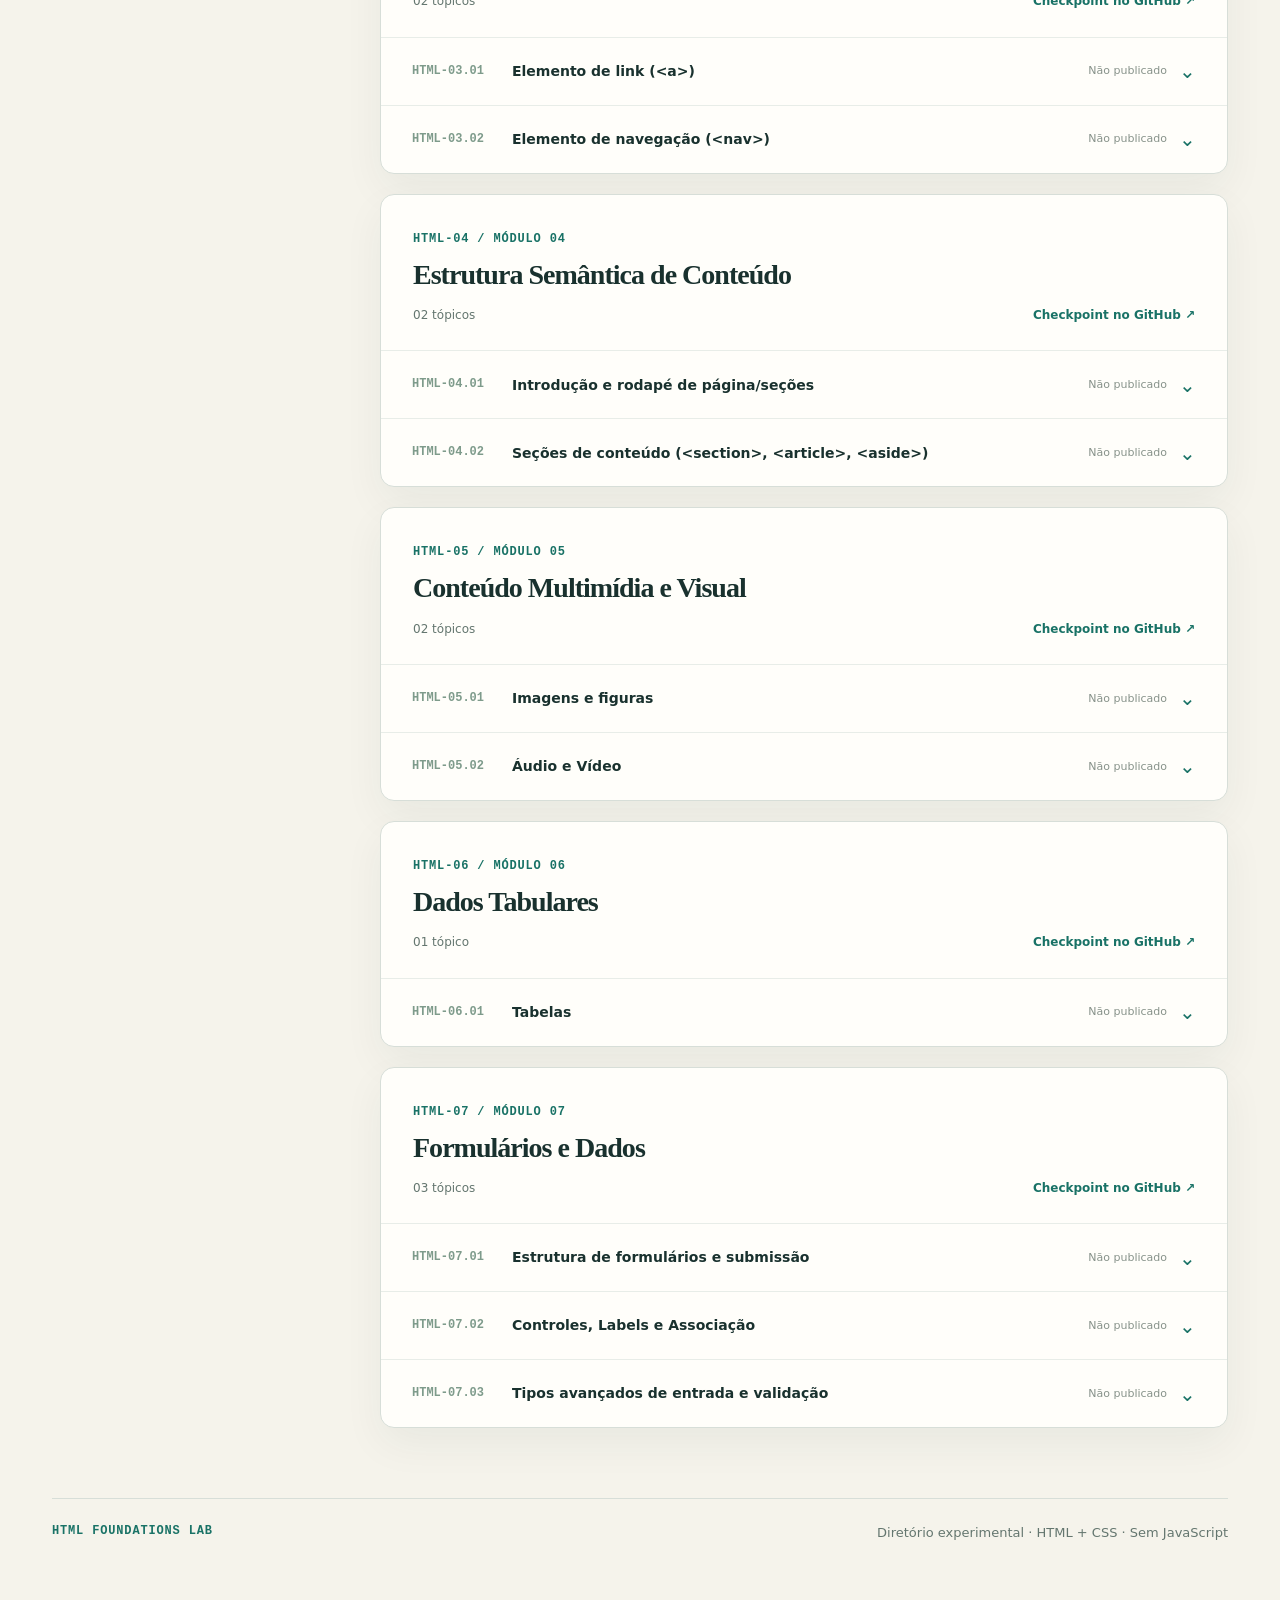
==== commit 253255ae: "feat(html-lab): publish incident triage exercise in showcase" ====
--- a/html-lab/index.html
+++ b/html-lab/index.html
@@ -39,7 +39,7 @@
             <span>tópicos</span>
           </div>
           <div class="stat">
-            <strong>03</strong>
+            <strong>04</strong>
             <span>exercícios publicados</span>
           </div>
         </div>
@@ -143,12 +143,17 @@
                   <summary>
                     <span class="topic-id">HTML-01.03</span>
                     <span class="topic-title">Corpo do documento e atributos globais</span>
-                    <span class="topic-state">Não publicado</span>
-                    <span class="chevron" aria-hidden="true">⌄</span>
-                  </summary>
-                  <div class="topic-panel">
-                    <p class="empty-state">Nenhum exercício publicado para este tópico.</p>
-                    <a class="doc-link" href="https://github.com/JunioHGD/html-foundations-lab/tree/main/practice/html-01-estrutura-do-documento/html-01.03-corpo-do-documento-e-atributos-globais" target="_blank" rel="noopener noreferrer">Consultar conteúdo no GitHub ↗</a>
+                    <span class="topic-state">Publicado</span>
+                    <span class="chevron" aria-hidden="true">⌄</span>
+                  </summary>
+                  <div class="topic-panel">
+                    <div class="exercise-entry">
+                      <strong class="exercise-title">Exercício 01 — Painel de triagem de incidentes</strong>
+                      <div class="exercise-links">
+                        <a class="doc-link" href="../practice/html-01-estrutura-do-documento/html-01.03-corpo-do-documento-e-atributos-globais/exercises/HTML-01.03-E01-painel-de-triagem-de-incidente/index.html" target="_blank" rel="noopener noreferrer">Visualizar no GitHub Pages ↗</a>
+                        <a class="doc-link" href="https://github.com/JunioHGD/html-foundations-lab/tree/main/practice/html-01-estrutura-do-documento/html-01.03-corpo-do-documento-e-atributos-globais/exercises/HTML-01.03-E01-painel-de-triagem-de-incidente" target="_blank" rel="noopener noreferrer">Consultar código-fonte no GitHub ↗</a>
+                      </div>
+                    </div>
                   </div>
                 </details>
               </section>
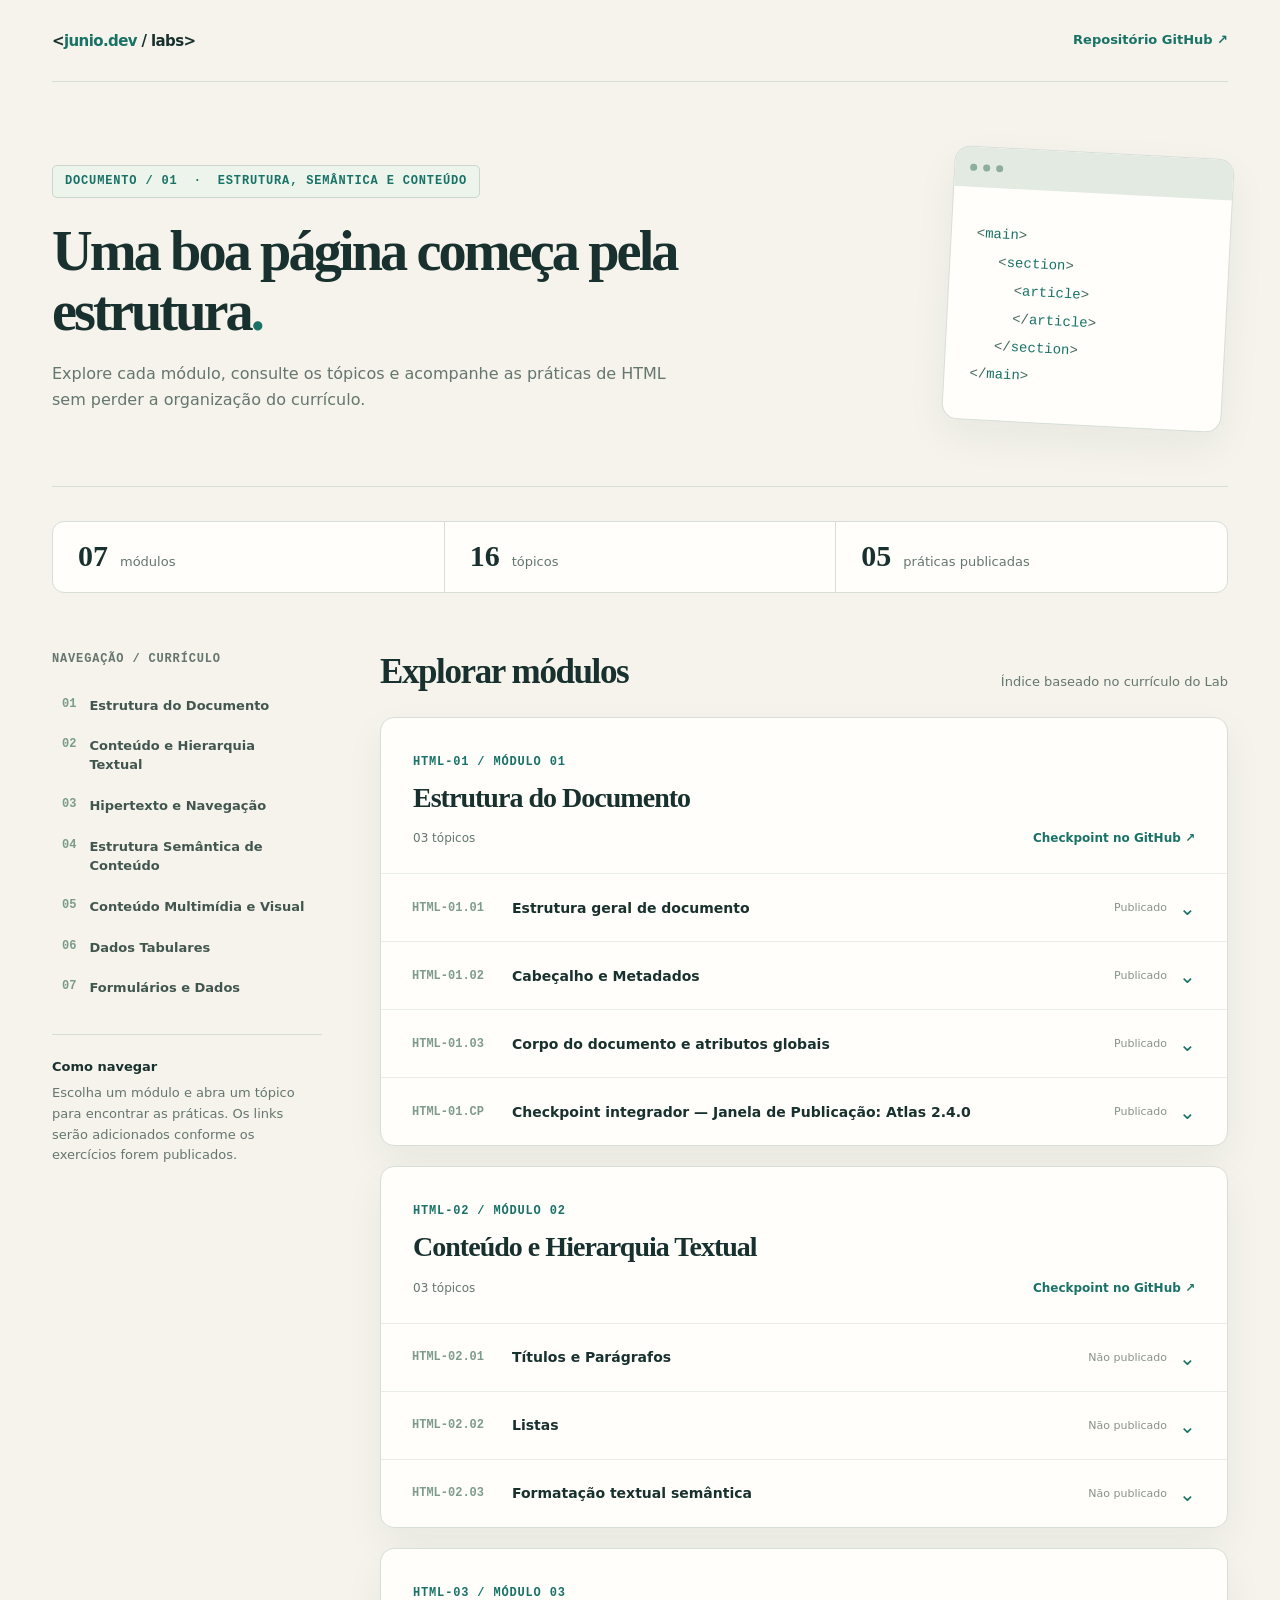
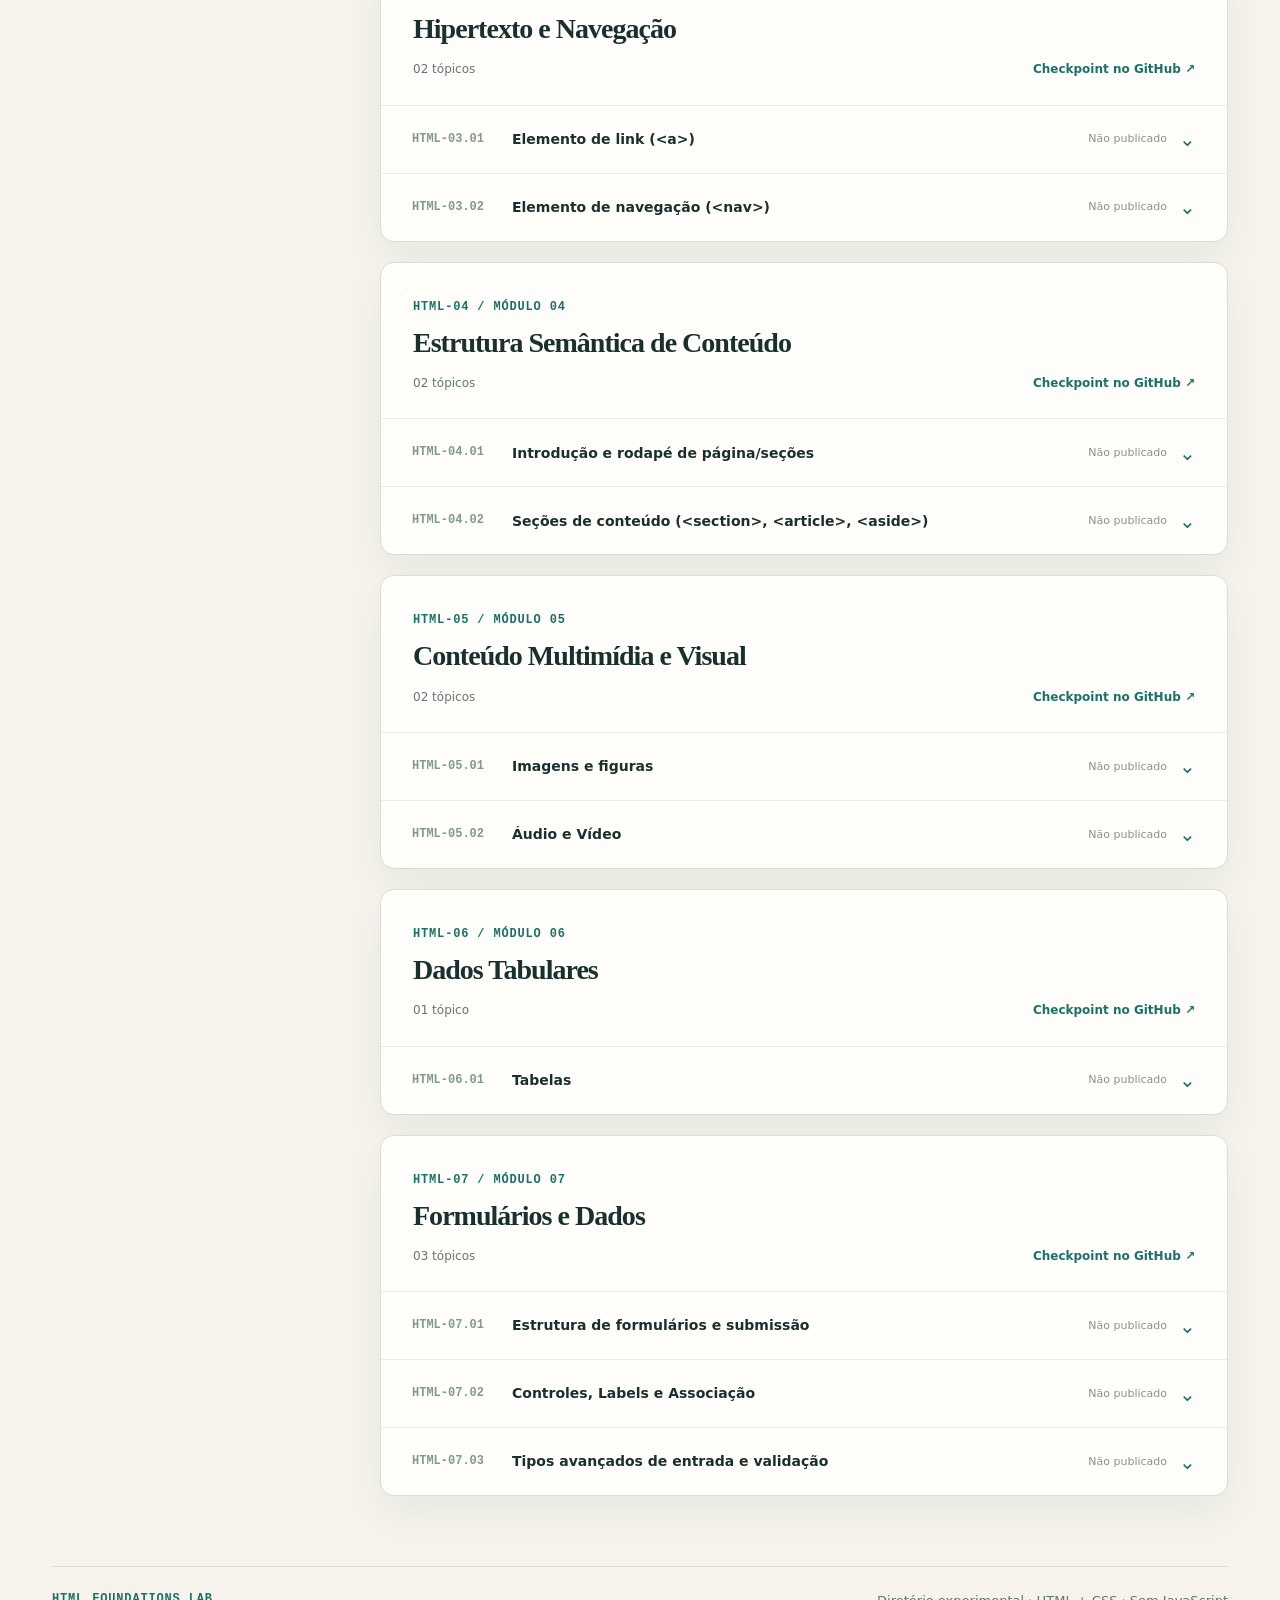
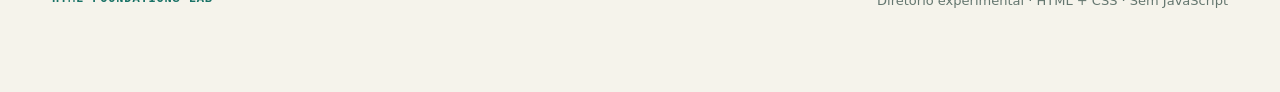
==== commit 96994c41: "feat(html-lab): add Atlas checkpoint to exercise directory" ====
--- a/html-lab/index.html
+++ b/html-lab/index.html
@@ -39,8 +39,8 @@
             <span>tópicos</span>
           </div>
           <div class="stat">
-            <strong>04</strong>
-            <span>exercícios publicados</span>
+            <strong>05</strong>
+            <span>práticas publicadas</span>
           </div>
         </div>
         <div class="layout">
@@ -156,6 +156,23 @@
                     </div>
                   </div>
                 </details>
+                <details class="topic">
+                  <summary>
+                    <span class="topic-id">HTML-01.CP</span>
+                    <span class="topic-title">Checkpoint integrador — Janela de Publicação: Atlas 2.4.0</span>
+                    <span class="topic-state">Publicado</span>
+                    <span class="chevron" aria-hidden="true">⌄</span>
+                  </summary>
+                  <div class="topic-panel">
+                    <div class="exercise-entry">
+                      <strong class="exercise-title">Checkpoint — Janela de Publicação: Atlas 2.4.0</strong>
+                      <div class="exercise-links">
+                        <a class="doc-link" href="../practice/html-01-estrutura-do-documento/checkpoint/index.html" target="_blank" rel="noopener noreferrer">Visualizar no GitHub Pages ↗</a>
+                        <a class="doc-link" href="https://github.com/JunioHGD/html-foundations-lab/tree/main/practice/html-01-estrutura-do-documento/checkpoint" target="_blank" rel="noopener noreferrer">Consultar código-fonte no GitHub ↗</a>
+                      </div>
+                    </div>
+                  </div>
+                </details>
               </section>
               <section class="module" id="html-02" aria-labelledby="heading-html-02">
                 <div class="module-header">
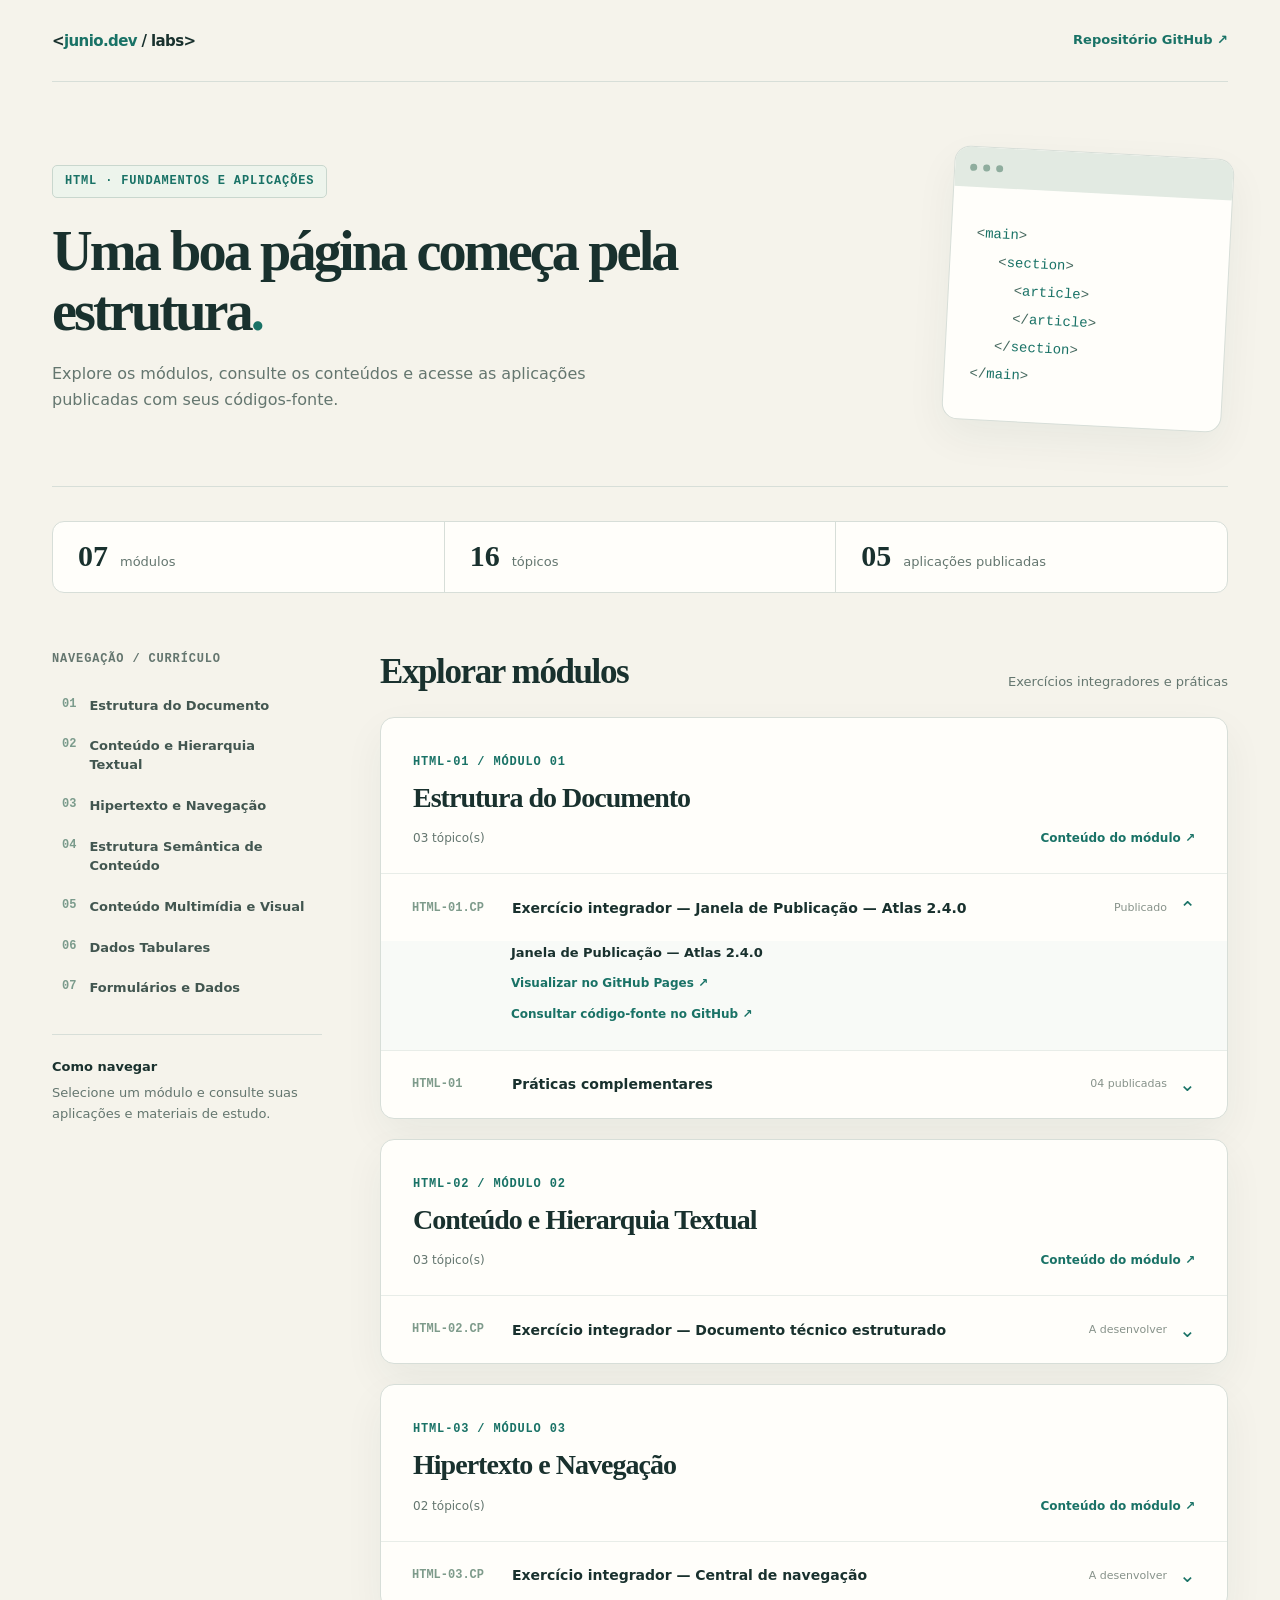
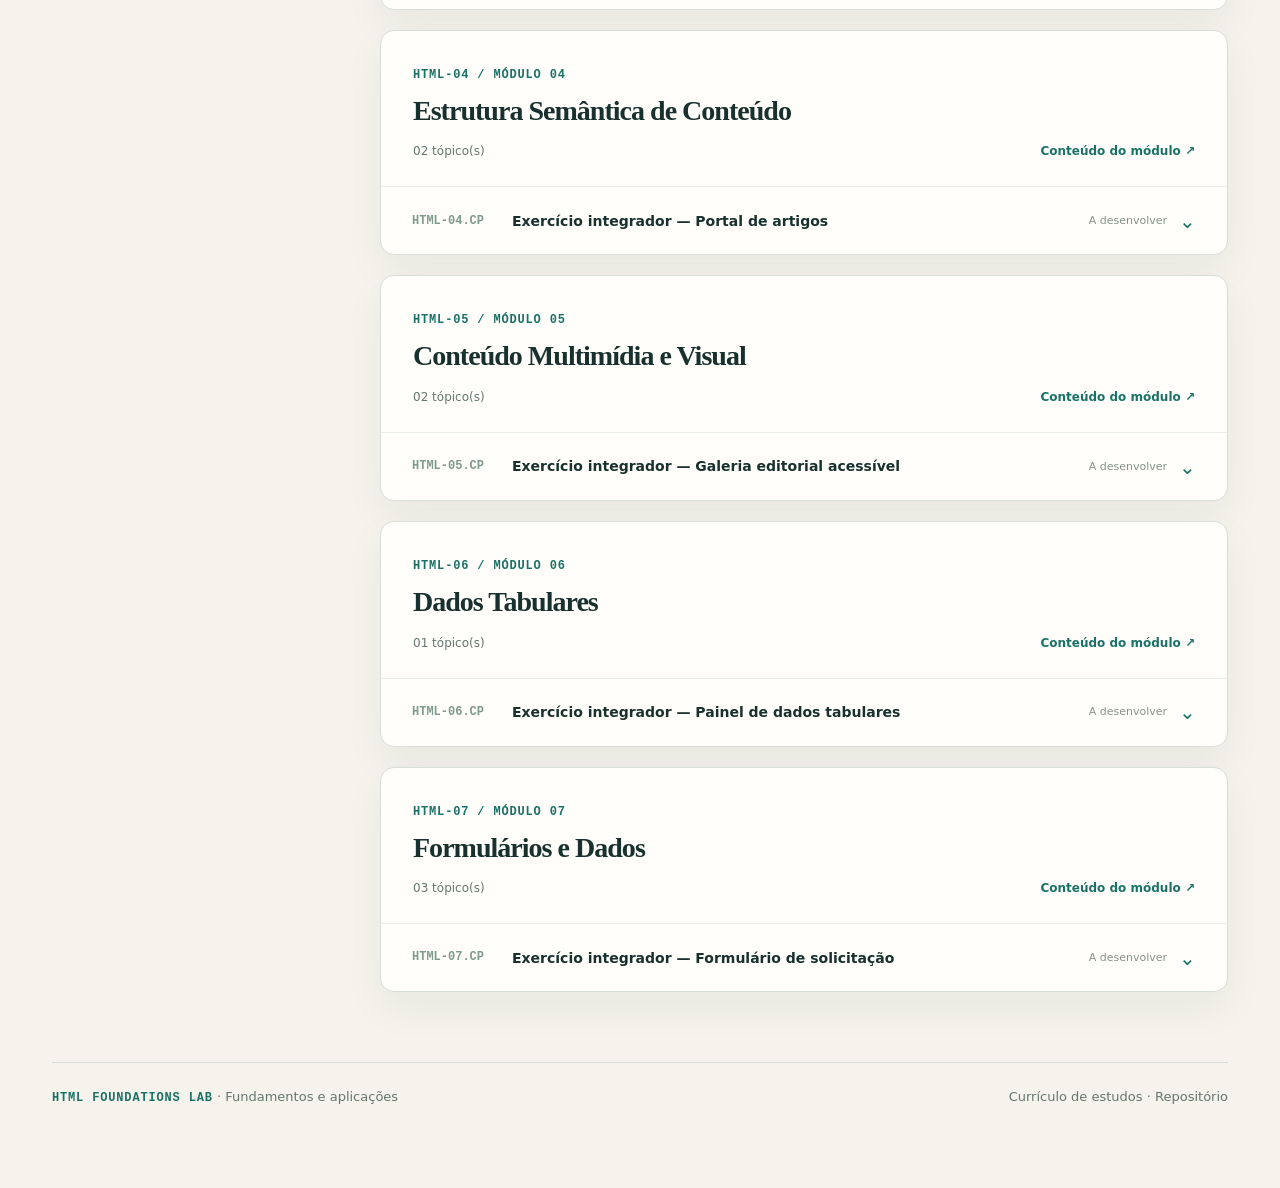
==== commit d3e2d085: "refactor(html-lab): organizar currículo, módulos e vitrine de exercícios" ====
--- a/html-lab/index.html
+++ b/html-lab/index.html
@@ -1,403 +1,72 @@
 <!DOCTYPE html>
 <html lang="pt-BR">
-  <head>
-    <meta charset="UTF-8">
-    <meta name="viewport" content="width=device-width, initial-scale=1.0">
-    <meta name="description" content="Índice de módulos, tópicos e exercícios do HTML Foundations Lab.">
-    <title>HTML Foundations Lab — Diretório de Exercícios</title>
-    <link rel="stylesheet" href="./style.css">
-  </head>
-  <body>
-    <div class="page">
-      <header class="topbar">
-        <a class="wordmark" href="#top" aria-label="Voltar ao início">&lt;<em>junio.dev</em> / labs&gt;</a>
-        <a class="toplink" href="https://github.com/JunioHGD/html-foundations-lab" target="_blank" rel="noopener noreferrer">Repositório GitHub ↗</a>
-      </header>
-      <main id="top">
-        <section class="hero" aria-labelledby="page-title">
-          <div class="hero-content">
-            <span class="eyebrow">DOCUMENTO / 01 &nbsp;·&nbsp; Estrutura, semântica e conteúdo</span>
-            <h1 id="page-title">Uma boa página começa pela estrutura<span class="accent">.</span></h1>
-            <p class="lead">Explore cada módulo, consulte os tópicos e acompanhe as práticas de HTML sem perder a organização do currículo.</p>
-          </div>
-          <div class="hero-graphic" aria-hidden="true">
-            <div class="graphic-toolbar">
-              <i></i>
-              <i></i>
-              <i></i>
-            </div>
-            <div class="graphic-lines">&lt;<span>main</span>&gt;<div class="indent">&lt;<span>section</span>&gt;</div><div class="indent">&nbsp; &lt;<span>article</span>&gt;</div><div class="indent">&nbsp; &lt;/<span>article</span>&gt;</div><div class="indent">&lt;/<span>section</span>&gt;</div>&lt;/<span>main</span>&gt;</div>
-          </div>
-        </section>
-        <div class="stats" aria-label="Resumo curricular">
-          <div class="stat">
-            <strong>07</strong>
-            <span>módulos</span>
-          </div>
-          <div class="stat">
-            <strong>16</strong>
-            <span>tópicos</span>
-          </div>
-          <div class="stat">
-            <strong>05</strong>
-            <span>práticas publicadas</span>
-          </div>
-        </div>
-        <div class="layout">
-          <aside class="sidebar" aria-label="Índice de módulos">
-            <p class="aside-kicker">Navegação / currículo</p>
-            <nav aria-label="Ir para o módulo">
-              <ol class="module-nav">
-                <li>
-                  <a href="#html-01"><span>01</span>Estrutura do Documento</a>
-                </li>
-                <li>
-                  <a href="#html-02"><span>02</span>Conteúdo e Hierarquia Textual</a>
-                </li>
-                <li>
-                  <a href="#html-03"><span>03</span>Hipertexto e Navegação</a>
-                </li>
-                <li>
-                  <a href="#html-04"><span>04</span>Estrutura Semântica de Conteúdo</a>
-                </li>
-                <li>
-                  <a href="#html-05"><span>05</span>Conteúdo Multimídia e Visual</a>
-                </li>
-                <li>
-                  <a href="#html-06"><span>06</span>Dados Tabulares</a>
-                </li>
-                <li>
-                  <a href="#html-07"><span>07</span>Formulários e Dados</a>
-                </li>
-              </ol>
-            </nav>
-            <div class="sidebar-note"><strong>Como navegar</strong>Escolha um módulo e abra um tópico para encontrar as práticas. Os links serão adicionados conforme os exercícios forem publicados.</div>
-          </aside>
-          <div class="content">
-            <div class="section-heading">
-              <h2>Explorar módulos</h2>
-              <p>Índice baseado no currículo do Lab</p>
-            </div>
-            <div class="modules">
-              <section class="module" id="html-01" aria-labelledby="heading-html-01">
-                <div class="module-header">
-                  <span class="module-id">HTML-01 / MÓDULO 01</span>
-                  <h3 id="heading-html-01">Estrutura do Documento</h3>
-                  <div class="module-meta">
-                    <span class="module-count">03 tópicos</span>
-                    <a class="check-link" href="https://github.com/JunioHGD/html-foundations-lab/tree/main/practice/html-01-estrutura-do-documento/checkpoint" target="_blank" rel="noopener noreferrer">Checkpoint no GitHub ↗</a>
-                  </div>
-                </div>
-                <details class="topic">
-                  <summary>
-                    <span class="topic-id">HTML-01.01</span>
-                    <span class="topic-title">Estrutura geral de documento</span>
-                    <span class="topic-state">Publicado</span>
-                    <span class="chevron" aria-hidden="true">⌄</span>
-                  </summary>
-                  <div class="topic-panel">
-                    <div class="exercise-entry">
-                       <strong class="exercise-title">Exercício 01 — Reparando a fila de suporte</strong>
-                       <div class="exercise-links">
-                         <a class="doc-link" href="../practice/html-01-estrutura-do-documento/html-01.01-estrutura-geral-de-documento/exercises/HTML-01.01-E01-reparando-a-fila-de-suporte/index.html" target="_blank" rel="noopener noreferrer">Visualizar no GitHub Pages ↗</a>
-                         <a class="doc-link" href="https://github.com/JunioHGD/html-foundations-lab/tree/main/practice/html-01-estrutura-do-documento/html-01.01-estrutura-geral-de-documento/exercises/HTML-01.01-E01-reparando-a-fila-de-suporte" target="_blank" rel="noopener noreferrer">Consultar código-fonte no GitHub ↗</a>
-                       </div>
-                     </div>
-                    <div class="exercise-entry">
-                       <strong class="exercise-title">Exercício 02 — Reconstruindo a conferência de expedição</strong>
-                       <div class="exercise-links">
-                         <a class="doc-link" href="../practice/html-01-estrutura-do-documento/html-01.01-estrutura-geral-de-documento/exercises/HTML-01.01-E02-reconstruindo-a-conferencia-de-expedição/index.html" target="_blank" rel="noopener noreferrer">Visualizar no GitHub Pages ↗</a>
-                         <a class="doc-link" href="https://github.com/JunioHGD/html-foundations-lab/tree/main/practice/html-01-estrutura-do-documento/html-01.01-estrutura-geral-de-documento/exercises/HTML-01.01-E02-reconstruindo-a-conferencia-de-expedição" target="_blank" rel="noopener noreferrer">Consultar código-fonte no GitHub ↗</a>
-                       </div>
-                     </div>
-                    
-                    <!-- EXEMPLO PARA FUTURA PUBLICAÇÃO:
-                     <div class="exercise-entry">
-                       <strong class="exercise-title">Exercício 03 — Nome do exercício</strong>
-                       <div class="exercise-links">
-                         <a class="doc-link" href="../practice/CAMINHO_DO_EXERCICIO/index.html" target="_blank" rel="noopener noreferrer">Visualizar no GitHub Pages ↗</a>
-                         <a class="doc-link" href="https://github.com/JunioHGD/html-foundations-lab/tree/main/practice/CAMINHO_DO_EXERCICIO" target="_blank" rel="noopener noreferrer">Consultar código-fonte no GitHub ↗</a>
-                       </div>
-                     </div>
-                     -->
-                  </div>
-                </details>
-                <details class="topic">
-                  <summary>
-                    <span class="topic-id">HTML-01.02</span>
-                    <span class="topic-title">Cabeçalho e Metadados</span>
-                    <span class="topic-state">Publicado</span>
-                    <span class="chevron" aria-hidden="true">⌄</span>
-                  </summary>
-                  <div class="topic-panel">
-                    <div class="exercise-entry">
-                       <strong class="exercise-title">Exercício 01 — Central de disponibilidade NexoOps</strong>
-                       <div class="exercise-links">
-                         <a class="doc-link" href="../practice/html-01-estrutura-do-documento/html-01.02-cabecalho-e-metadados/exercises/HTML-01.02-E01-central-de-disponibilidade-nexoOps" target="_blank" rel="noopener noreferrer">Visualizar no GitHub Pages ↗</a>
-                         <a class="doc-link" href="https://github.com/JunioHGD/html-foundations-lab/tree/main/practice/html-01-estrutura-do-documento/html-01.02-cabecalho-e-metadados/exercises/HTML-01.02-E01-central-de-disponibilidade-nexoOps" target="_blank" rel="noopener noreferrer">Consultar código-fonte no GitHub ↗</a>
-                       </div>
-                     </div>
-                  </div>
-                </details>
-                <details class="topic">
-                  <summary>
-                    <span class="topic-id">HTML-01.03</span>
-                    <span class="topic-title">Corpo do documento e atributos globais</span>
-                    <span class="topic-state">Publicado</span>
-                    <span class="chevron" aria-hidden="true">⌄</span>
-                  </summary>
-                  <div class="topic-panel">
-                    <div class="exercise-entry">
-                      <strong class="exercise-title">Exercício 01 — Painel de triagem de incidentes</strong>
-                      <div class="exercise-links">
-                        <a class="doc-link" href="../practice/html-01-estrutura-do-documento/html-01.03-corpo-do-documento-e-atributos-globais/exercises/HTML-01.03-E01-painel-de-triagem-de-incidente/index.html" target="_blank" rel="noopener noreferrer">Visualizar no GitHub Pages ↗</a>
-                        <a class="doc-link" href="https://github.com/JunioHGD/html-foundations-lab/tree/main/practice/html-01-estrutura-do-documento/html-01.03-corpo-do-documento-e-atributos-globais/exercises/HTML-01.03-E01-painel-de-triagem-de-incidente" target="_blank" rel="noopener noreferrer">Consultar código-fonte no GitHub ↗</a>
-                      </div>
-                    </div>
-                  </div>
-                </details>
-                <details class="topic">
-                  <summary>
-                    <span class="topic-id">HTML-01.CP</span>
-                    <span class="topic-title">Checkpoint integrador — Janela de Publicação: Atlas 2.4.0</span>
-                    <span class="topic-state">Publicado</span>
-                    <span class="chevron" aria-hidden="true">⌄</span>
-                  </summary>
-                  <div class="topic-panel">
-                    <div class="exercise-entry">
-                      <strong class="exercise-title">Checkpoint — Janela de Publicação: Atlas 2.4.0</strong>
-                      <div class="exercise-links">
-                        <a class="doc-link" href="../practice/html-01-estrutura-do-documento/checkpoint/index.html" target="_blank" rel="noopener noreferrer">Visualizar no GitHub Pages ↗</a>
-                        <a class="doc-link" href="https://github.com/JunioHGD/html-foundations-lab/tree/main/practice/html-01-estrutura-do-documento/checkpoint" target="_blank" rel="noopener noreferrer">Consultar código-fonte no GitHub ↗</a>
-                      </div>
-                    </div>
-                  </div>
-                </details>
-              </section>
-              <section class="module" id="html-02" aria-labelledby="heading-html-02">
-                <div class="module-header">
-                  <span class="module-id">HTML-02 / MÓDULO 02</span>
-                  <h3 id="heading-html-02">Conteúdo e Hierarquia Textual</h3>
-                  <div class="module-meta">
-                    <span class="module-count">03 tópicos</span>
-                    <a class="check-link" href="https://github.com/JunioHGD/html-foundations-lab/tree/main/practice/html-02-conteudo-e-hierarquia-textual/checkpoint" target="_blank" rel="noopener noreferrer">Checkpoint no GitHub ↗</a>
-                  </div>
-                </div>
-                <details class="topic">
-                  <summary>
-                    <span class="topic-id">HTML-02.01</span>
-                    <span class="topic-title">Títulos e Parágrafos</span>
-                    <span class="topic-state">Não publicado</span>
-                    <span class="chevron" aria-hidden="true">⌄</span>
-                  </summary>
-                  <div class="topic-panel">
-                    <p class="empty-state">Nenhum exercício publicado para este tópico.</p>
-                    <a class="doc-link" href="https://github.com/JunioHGD/html-foundations-lab/tree/main/practice/html-02-conteudo-e-hierarquia-textual/html-02.01-titulos-e-paragrafos" target="_blank" rel="noopener noreferrer">Consultar conteúdo no GitHub ↗</a>
-                  </div>
-                </details>
-                <details class="topic">
-                  <summary>
-                    <span class="topic-id">HTML-02.02</span>
-                    <span class="topic-title">Listas</span>
-                    <span class="topic-state">Não publicado</span>
-                    <span class="chevron" aria-hidden="true">⌄</span>
-                  </summary>
-                  <div class="topic-panel">
-                    <p class="empty-state">Nenhum exercício publicado para este tópico.</p>
-                    <a class="doc-link" href="https://github.com/JunioHGD/html-foundations-lab/tree/main/practice/html-02-conteudo-e-hierarquia-textual/html-02.02-listas" target="_blank" rel="noopener noreferrer">Consultar conteúdo no GitHub ↗</a>
-                  </div>
-                </details>
-                <details class="topic">
-                  <summary>
-                    <span class="topic-id">HTML-02.03</span>
-                    <span class="topic-title">Formatação textual semântica</span>
-                    <span class="topic-state">Não publicado</span>
-                    <span class="chevron" aria-hidden="true">⌄</span>
-                  </summary>
-                  <div class="topic-panel">
-                    <p class="empty-state">Nenhum exercício publicado para este tópico.</p>
-                    <a class="doc-link" href="https://github.com/JunioHGD/html-foundations-lab/tree/main/practice/html-02-conteudo-e-hierarquia-textual/html-02.03-formatacao-textual-semantica" target="_blank" rel="noopener noreferrer">Consultar conteúdo no GitHub ↗</a>
-                  </div>
-                </details>
-              </section>
-              <section class="module" id="html-03" aria-labelledby="heading-html-03">
-                <div class="module-header">
-                  <span class="module-id">HTML-03 / MÓDULO 03</span>
-                  <h3 id="heading-html-03">Hipertexto e Navegação</h3>
-                  <div class="module-meta">
-                    <span class="module-count">02 tópicos</span>
-                    <a class="check-link" href="https://github.com/JunioHGD/html-foundations-lab/tree/main/practice/html-03-hipertexto-e-navegacao/checkpoint" target="_blank" rel="noopener noreferrer">Checkpoint no GitHub ↗</a>
-                  </div>
-                </div>
-                <details class="topic">
-                  <summary>
-                    <span class="topic-id">HTML-03.01</span>
-                    <span class="topic-title">Elemento de link (&lt;a&gt;)</span>
-                    <span class="topic-state">Não publicado</span>
-                    <span class="chevron" aria-hidden="true">⌄</span>
-                  </summary>
-                  <div class="topic-panel">
-                    <p class="empty-state">Nenhum exercício publicado para este tópico.</p>
-                    <a class="doc-link" href="https://github.com/JunioHGD/html-foundations-lab/tree/main/practice/html-03-hipertexto-e-navegacao/html-03.01-elemento-de-link" target="_blank" rel="noopener noreferrer">Consultar conteúdo no GitHub ↗</a>
-                  </div>
-                </details>
-                <details class="topic">
-                  <summary>
-                    <span class="topic-id">HTML-03.02</span>
-                    <span class="topic-title">Elemento de navegação (&lt;nav&gt;)</span>
-                    <span class="topic-state">Não publicado</span>
-                    <span class="chevron" aria-hidden="true">⌄</span>
-                  </summary>
-                  <div class="topic-panel">
-                    <p class="empty-state">Nenhum exercício publicado para este tópico.</p>
-                    <a class="doc-link" href="https://github.com/JunioHGD/html-foundations-lab/tree/main/practice/html-03-hipertexto-e-navegacao/html-03.02-elemento-de-navegacao" target="_blank" rel="noopener noreferrer">Consultar conteúdo no GitHub ↗</a>
-                  </div>
-                </details>
-              </section>
-              <section class="module" id="html-04" aria-labelledby="heading-html-04">
-                <div class="module-header">
-                  <span class="module-id">HTML-04 / MÓDULO 04</span>
-                  <h3 id="heading-html-04">Estrutura Semântica de Conteúdo</h3>
-                  <div class="module-meta">
-                    <span class="module-count">02 tópicos</span>
-                    <a class="check-link" href="https://github.com/JunioHGD/html-foundations-lab/tree/main/practice/html-04-estrutura-semantica-de-conteudo/checkpoint" target="_blank" rel="noopener noreferrer">Checkpoint no GitHub ↗</a>
-                  </div>
-                </div>
-                <details class="topic">
-                  <summary>
-                    <span class="topic-id">HTML-04.01</span>
-                    <span class="topic-title">Introdução e rodapé de página/seções</span>
-                    <span class="topic-state">Não publicado</span>
-                    <span class="chevron" aria-hidden="true">⌄</span>
-                  </summary>
-                  <div class="topic-panel">
-                    <p class="empty-state">Nenhum exercício publicado para este tópico.</p>
-                    <a class="doc-link" href="https://github.com/JunioHGD/html-foundations-lab/tree/main/practice/html-04-estrutura-semantica-de-conteudo/html-04.01-introducao-e-rodape-de-pagina-secoes" target="_blank" rel="noopener noreferrer">Consultar conteúdo no GitHub ↗</a>
-                  </div>
-                </details>
-                <details class="topic">
-                  <summary>
-                    <span class="topic-id">HTML-04.02</span>
-                    <span class="topic-title">Seções de conteúdo (&lt;section&gt;, &lt;article&gt;, &lt;aside&gt;)</span>
-                    <span class="topic-state">Não publicado</span>
-                    <span class="chevron" aria-hidden="true">⌄</span>
-                  </summary>
-                  <div class="topic-panel">
-                    <p class="empty-state">Nenhum exercício publicado para este tópico.</p>
-                    <a class="doc-link" href="https://github.com/JunioHGD/html-foundations-lab/tree/main/practice/html-04-estrutura-semantica-de-conteudo/html-04.02-secoes-de-conteudo" target="_blank" rel="noopener noreferrer">Consultar conteúdo no GitHub ↗</a>
-                  </div>
-                </details>
-              </section>
-              <section class="module" id="html-05" aria-labelledby="heading-html-05">
-                <div class="module-header">
-                  <span class="module-id">HTML-05 / MÓDULO 05</span>
-                  <h3 id="heading-html-05">Conteúdo Multimídia e Visual</h3>
-                  <div class="module-meta">
-                    <span class="module-count">02 tópicos</span>
-                    <a class="check-link" href="https://github.com/JunioHGD/html-foundations-lab/tree/main/practice/html-05-conteudo-multimidia-e-visual/checkpoint" target="_blank" rel="noopener noreferrer">Checkpoint no GitHub ↗</a>
-                  </div>
-                </div>
-                <details class="topic">
-                  <summary>
-                    <span class="topic-id">HTML-05.01</span>
-                    <span class="topic-title">Imagens e figuras</span>
-                    <span class="topic-state">Não publicado</span>
-                    <span class="chevron" aria-hidden="true">⌄</span>
-                  </summary>
-                  <div class="topic-panel">
-                    <p class="empty-state">Nenhum exercício publicado para este tópico.</p>
-                    <a class="doc-link" href="https://github.com/JunioHGD/html-foundations-lab/tree/main/practice/html-05-conteudo-multimidia-e-visual/html-05.01-imagens-e-figuras" target="_blank" rel="noopener noreferrer">Consultar conteúdo no GitHub ↗</a>
-                  </div>
-                </details>
-                <details class="topic">
-                  <summary>
-                    <span class="topic-id">HTML-05.02</span>
-                    <span class="topic-title">Áudio e Vídeo</span>
-                    <span class="topic-state">Não publicado</span>
-                    <span class="chevron" aria-hidden="true">⌄</span>
-                  </summary>
-                  <div class="topic-panel">
-                    <p class="empty-state">Nenhum exercício publicado para este tópico.</p>
-                    <a class="doc-link" href="https://github.com/JunioHGD/html-foundations-lab/tree/main/practice/html-05-conteudo-multimidia-e-visual/html-05.02-audio-e-video" target="_blank" rel="noopener noreferrer">Consultar conteúdo no GitHub ↗</a>
-                  </div>
-                </details>
-              </section>
-              <section class="module" id="html-06" aria-labelledby="heading-html-06">
-                <div class="module-header">
-                  <span class="module-id">HTML-06 / MÓDULO 06</span>
-                  <h3 id="heading-html-06">Dados Tabulares</h3>
-                  <div class="module-meta">
-                    <span class="module-count">01 tópico</span>
-                    <a class="check-link" href="https://github.com/JunioHGD/html-foundations-lab/tree/main/practice/html-06-dados-tabulares/checkpoint" target="_blank" rel="noopener noreferrer">Checkpoint no GitHub ↗</a>
-                  </div>
-                </div>
-                <details class="topic">
-                  <summary>
-                    <span class="topic-id">HTML-06.01</span>
-                    <span class="topic-title">Tabelas</span>
-                    <span class="topic-state">Não publicado</span>
-                    <span class="chevron" aria-hidden="true">⌄</span>
-                  </summary>
-                  <div class="topic-panel">
-                    <p class="empty-state">Nenhum exercício publicado para este tópico.</p>
-                    <a class="doc-link" href="https://github.com/JunioHGD/html-foundations-lab/tree/main/practice/html-06-dados-tabulares/html-06.01-tabelas" target="_blank" rel="noopener noreferrer">Consultar conteúdo no GitHub ↗</a>
-                  </div>
-                </details>
-              </section>
-              <section class="module" id="html-07" aria-labelledby="heading-html-07">
-                <div class="module-header">
-                  <span class="module-id">HTML-07 / MÓDULO 07</span>
-                  <h3 id="heading-html-07">Formulários e Dados</h3>
-                  <div class="module-meta">
-                    <span class="module-count">03 tópicos</span>
-                    <a class="check-link" href="https://github.com/JunioHGD/html-foundations-lab/tree/main/practice/html-07-formularios-e-dados/checkpoint" target="_blank" rel="noopener noreferrer">Checkpoint no GitHub ↗</a>
-                  </div>
-                </div>
-                <details class="topic">
-                  <summary>
-                    <span class="topic-id">HTML-07.01</span>
-                    <span class="topic-title">Estrutura de formulários e submissão</span>
-                    <span class="topic-state">Não publicado</span>
-                    <span class="chevron" aria-hidden="true">⌄</span>
-                  </summary>
-                  <div class="topic-panel">
-                    <p class="empty-state">Nenhum exercício publicado para este tópico.</p>
-                    <a class="doc-link" href="https://github.com/JunioHGD/html-foundations-lab/tree/main/practice/html-07-formularios-e-dados/html-07.01-estrutura-de-formularios-e-submissao" target="_blank" rel="noopener noreferrer">Consultar conteúdo no GitHub ↗</a>
-                  </div>
-                </details>
-                <details class="topic">
-                  <summary>
-                    <span class="topic-id">HTML-07.02</span>
-                    <span class="topic-title">Controles, Labels e Associação</span>
-                    <span class="topic-state">Não publicado</span>
-                    <span class="chevron" aria-hidden="true">⌄</span>
-                  </summary>
-                  <div class="topic-panel">
-                    <p class="empty-state">Nenhum exercício publicado para este tópico.</p>
-                    <a class="doc-link" href="https://github.com/JunioHGD/html-foundations-lab/tree/main/practice/html-07-formularios-e-dados/html-07.02-controles-labels-e-associacao" target="_blank" rel="noopener noreferrer">Consultar conteúdo no GitHub ↗</a>
-                  </div>
-                </details>
-                <details class="topic">
-                  <summary>
-                    <span class="topic-id">HTML-07.03</span>
-                    <span class="topic-title">Tipos avançados de entrada e validação</span>
-                    <span class="topic-state">Não publicado</span>
-                    <span class="chevron" aria-hidden="true">⌄</span>
-                  </summary>
-                  <div class="topic-panel">
-                    <p class="empty-state">Nenhum exercício publicado para este tópico.</p>
-                    <a class="doc-link" href="https://github.com/JunioHGD/html-foundations-lab/tree/main/practice/html-07-formularios-e-dados/html-07.03-tipos-avancados-de-entrada-e-validacao" target="_blank" rel="noopener noreferrer">Consultar conteúdo no GitHub ↗</a>
-                  </div>
-                </details>
-              </section>
-            </div>
-          </div>
-        </div>
-      </main>
-      <footer class="footer">
-        <span class="footer-label">HTML Foundations Lab</span>
-        <span>Diretório experimental · HTML + CSS · Sem JavaScript</span>
-      </footer>
-    </div>
-  </body>
+<head>
+  <meta charset="UTF-8">
+  <meta name="viewport" content="width=device-width, initial-scale=1.0">
+  <meta name="description" content="Módulos e aplicações do HTML Foundations Lab.">
+  <title>HTML Foundations Lab — Exercícios</title>
+  <link rel="stylesheet" href="./style.css">
+</head>
+<body>
+<div class="page">
+  <header class="topbar"><a class="wordmark" href="#top" aria-label="Voltar ao início">&lt;<em>junio.dev</em> / labs&gt;</a><a class="toplink" href="https://github.com/JunioHGD/html-foundations-lab" target="_blank" rel="noopener noreferrer">Repositório GitHub ↗</a></header>
+  <main id="top">
+    <section class="hero" aria-labelledby="page-title"><div class="hero-content"><span class="eyebrow">HTML · Fundamentos e aplicações</span><h1 id="page-title">Uma boa página começa pela estrutura<span class="accent">.</span></h1><p class="lead">Explore os módulos, consulte os conteúdos e acesse as aplicações publicadas com seus códigos-fonte.</p></div><div class="hero-graphic" aria-hidden="true"><div class="graphic-toolbar"><i></i><i></i><i></i></div><div class="graphic-lines">&lt;<span>main</span>&gt;<div class="indent">&lt;<span>section</span>&gt;</div><div class="indent">&nbsp; &lt;<span>article</span>&gt;</div><div class="indent">&nbsp; &lt;/<span>article</span>&gt;</div><div class="indent">&lt;/<span>section</span>&gt;</div>&lt;/<span>main</span>&gt;</div></div></section>
+    <div class="stats" aria-label="Resumo curricular"><div class="stat"><strong>07</strong><span>módulos</span></div><div class="stat"><strong>16</strong><span>tópicos</span></div><div class="stat"><strong>05</strong><span>aplicações publicadas</span></div></div>
+    <div class="layout"><aside class="sidebar" aria-label="Índice de módulos"><p class="aside-kicker">Navegação / currículo</p><nav aria-label="Ir para o módulo"><ol class="module-nav">
+    <li><a href="#html-01"><span>01</span>Estrutura do Documento</a></li>
+<li><a href="#html-02"><span>02</span>Conteúdo e Hierarquia Textual</a></li>
+<li><a href="#html-03"><span>03</span>Hipertexto e Navegação</a></li>
+<li><a href="#html-04"><span>04</span>Estrutura Semântica de Conteúdo</a></li>
+<li><a href="#html-05"><span>05</span>Conteúdo Multimídia e Visual</a></li>
+<li><a href="#html-06"><span>06</span>Dados Tabulares</a></li>
+<li><a href="#html-07"><span>07</span>Formulários e Dados</a></li>
+    </ol></nav><div class="sidebar-note"><strong>Como navegar</strong>Selecione um módulo e consulte suas aplicações e materiais de estudo.</div></aside>
+    <div class="content"><div class="section-heading"><h2>Explorar módulos</h2><p>Exercícios integradores e práticas</p></div><div class="modules">
+<section class="module" id="html-01" aria-labelledby="heading-html-01"><div class="module-header"><span class="module-id">HTML-01 / MÓDULO 01</span><h3 id="heading-html-01">Estrutura do Documento</h3><div class="module-meta"><span class="module-count">03 tópico(s)</span><a class="check-link" href="https://github.com/JunioHGD/html-foundations-lab/tree/main/modules/html-01-estrutura-do-documento" target="_blank" rel="noopener noreferrer">Conteúdo do módulo ↗</a></div></div>
+<details class="topic" open><summary><span class="topic-id">HTML-01.CP</span><span class="topic-title">Exercício integrador — Janela de Publicação — Atlas 2.4.0</span><span class="topic-state">Publicado</span><span class="chevron" aria-hidden="true">⌄</span></summary><div class="topic-panel">
+<div class="exercise-entry"><strong class="exercise-title">Janela de Publicação — Atlas 2.4.0</strong><div class="exercise-links"><a class="doc-link" href="https://juniohgd.github.io/html-foundations-lab/modules/html-01-estrutura-do-documento/" target="_blank" rel="noopener noreferrer">Visualizar no GitHub Pages ↗</a><a class="doc-link" href="https://github.com/JunioHGD/html-foundations-lab/tree/main/modules/html-01-estrutura-do-documento" target="_blank" rel="noopener noreferrer">Consultar código-fonte no GitHub ↗</a></div></div>
+</div></details>
+<details class="topic"><summary><span class="topic-id">HTML-01</span><span class="topic-title">Práticas complementares</span><span class="topic-state">04 publicadas</span><span class="chevron" aria-hidden="true">⌄</span></summary><div class="topic-panel">
+<div class="exercise-entry"><strong class="exercise-title">Reparando a fila de suporte</strong><div class="exercise-links"><a class="doc-link" href="https://juniohgd.github.io/html-foundations-lab/modules/html-01-estrutura-do-documento/exercises/HTML-01.01-E01-reparando-a-fila-de-suporte/" target="_blank" rel="noopener noreferrer">Visualizar no GitHub Pages ↗</a><a class="doc-link" href="https://github.com/JunioHGD/html-foundations-lab/tree/main/modules/html-01-estrutura-do-documento/exercises/HTML-01.01-E01-reparando-a-fila-de-suporte" target="_blank" rel="noopener noreferrer">Consultar código-fonte no GitHub ↗</a></div></div>
+<div class="exercise-entry"><strong class="exercise-title">Reconstruindo a conferência de expedição</strong><div class="exercise-links"><a class="doc-link" href="https://juniohgd.github.io/html-foundations-lab/modules/html-01-estrutura-do-documento/exercises/HTML-01.01-E02-reconstruindo-a-conferencia-de-expedi%C3%A7%C3%A3o/" target="_blank" rel="noopener noreferrer">Visualizar no GitHub Pages ↗</a><a class="doc-link" href="https://github.com/JunioHGD/html-foundations-lab/tree/main/modules/html-01-estrutura-do-documento/exercises/HTML-01.01-E02-reconstruindo-a-conferencia-de-expedi%C3%A7%C3%A3o" target="_blank" rel="noopener noreferrer">Consultar código-fonte no GitHub ↗</a></div></div>
+<div class="exercise-entry"><strong class="exercise-title">Central de disponibilidade NexoOps</strong><div class="exercise-links"><a class="doc-link" href="https://juniohgd.github.io/html-foundations-lab/modules/html-01-estrutura-do-documento/exercises/HTML-01.02-E01-central-de-disponibilidade-nexoOps/" target="_blank" rel="noopener noreferrer">Visualizar no GitHub Pages ↗</a><a class="doc-link" href="https://github.com/JunioHGD/html-foundations-lab/tree/main/modules/html-01-estrutura-do-documento/exercises/HTML-01.02-E01-central-de-disponibilidade-nexoOps" target="_blank" rel="noopener noreferrer">Consultar código-fonte no GitHub ↗</a></div></div>
+<div class="exercise-entry"><strong class="exercise-title">Painel de triagem de incidentes</strong><div class="exercise-links"><a class="doc-link" href="https://juniohgd.github.io/html-foundations-lab/modules/html-01-estrutura-do-documento/exercises/HTML-01.03-E01-painel-de-triagem-de-incidente/" target="_blank" rel="noopener noreferrer">Visualizar no GitHub Pages ↗</a><a class="doc-link" href="https://github.com/JunioHGD/html-foundations-lab/tree/main/modules/html-01-estrutura-do-documento/exercises/HTML-01.03-E01-painel-de-triagem-de-incidente" target="_blank" rel="noopener noreferrer">Consultar código-fonte no GitHub ↗</a></div></div>
+</div></details>
+</section>
+<section class="module" id="html-02" aria-labelledby="heading-html-02"><div class="module-header"><span class="module-id">HTML-02 / MÓDULO 02</span><h3 id="heading-html-02">Conteúdo e Hierarquia Textual</h3><div class="module-meta"><span class="module-count">03 tópico(s)</span><a class="check-link" href="https://github.com/JunioHGD/html-foundations-lab/tree/main/modules/html-02-conteudo-e-hierarquia-textual" target="_blank" rel="noopener noreferrer">Conteúdo do módulo ↗</a></div></div>
+<details class="topic"><summary><span class="topic-id">HTML-02.CP</span><span class="topic-title">Exercício integrador — Documento técnico estruturado</span><span class="topic-state">A desenvolver</span><span class="chevron" aria-hidden="true">⌄</span></summary><div class="topic-panel">
+<p class="empty-state">Criar uma página de documentação com seções, listas, exemplos de código e referências textuais acessíveis.</p><a class="doc-link" href="https://github.com/JunioHGD/html-foundations-lab/tree/main/modules/html-02-conteudo-e-hierarquia-textual" target="_blank" rel="noopener noreferrer">Consultar objetivos e tópicos do módulo ↗</a>
+</div></details>
+</section>
+<section class="module" id="html-03" aria-labelledby="heading-html-03"><div class="module-header"><span class="module-id">HTML-03 / MÓDULO 03</span><h3 id="heading-html-03">Hipertexto e Navegação</h3><div class="module-meta"><span class="module-count">02 tópico(s)</span><a class="check-link" href="https://github.com/JunioHGD/html-foundations-lab/tree/main/modules/html-03-hipertexto-e-navegacao" target="_blank" rel="noopener noreferrer">Conteúdo do módulo ↗</a></div></div>
+<details class="topic"><summary><span class="topic-id">HTML-03.CP</span><span class="topic-title">Exercício integrador — Central de navegação</span><span class="topic-state">A desenvolver</span><span class="chevron" aria-hidden="true">⌄</span></summary><div class="topic-panel">
+<p class="empty-state">Criar duas ou mais páginas interligadas, com menu, links internos e navegação acessível.</p><a class="doc-link" href="https://github.com/JunioHGD/html-foundations-lab/tree/main/modules/html-03-hipertexto-e-navegacao" target="_blank" rel="noopener noreferrer">Consultar objetivos e tópicos do módulo ↗</a>
+</div></details>
+</section>
+<section class="module" id="html-04" aria-labelledby="heading-html-04"><div class="module-header"><span class="module-id">HTML-04 / MÓDULO 04</span><h3 id="heading-html-04">Estrutura Semântica de Conteúdo</h3><div class="module-meta"><span class="module-count">02 tópico(s)</span><a class="check-link" href="https://github.com/JunioHGD/html-foundations-lab/tree/main/modules/html-04-estrutura-semantica-de-conteudo" target="_blank" rel="noopener noreferrer">Conteúdo do módulo ↗</a></div></div>
+<details class="topic"><summary><span class="topic-id">HTML-04.CP</span><span class="topic-title">Exercício integrador — Portal de artigos</span><span class="topic-state">A desenvolver</span><span class="chevron" aria-hidden="true">⌄</span></summary><div class="topic-panel">
+<p class="empty-state">Organizar uma página com cabeçalho, navegação, conteúdo principal, artigos, informações complementares e rodapé.</p><a class="doc-link" href="https://github.com/JunioHGD/html-foundations-lab/tree/main/modules/html-04-estrutura-semantica-de-conteudo" target="_blank" rel="noopener noreferrer">Consultar objetivos e tópicos do módulo ↗</a>
+</div></details>
+</section>
+<section class="module" id="html-05" aria-labelledby="heading-html-05"><div class="module-header"><span class="module-id">HTML-05 / MÓDULO 05</span><h3 id="heading-html-05">Conteúdo Multimídia e Visual</h3><div class="module-meta"><span class="module-count">02 tópico(s)</span><a class="check-link" href="https://github.com/JunioHGD/html-foundations-lab/tree/main/modules/html-05-conteudo-multimidia-e-visual" target="_blank" rel="noopener noreferrer">Conteúdo do módulo ↗</a></div></div>
+<details class="topic"><summary><span class="topic-id">HTML-05.CP</span><span class="topic-title">Exercício integrador — Galeria editorial acessível</span><span class="topic-state">A desenvolver</span><span class="chevron" aria-hidden="true">⌄</span></summary><div class="topic-panel">
+<p class="empty-state">Apresentar imagens e legendas em uma página semântica e responsiva; incluir áudio ou vídeo somente se houver motivo funcional.</p><a class="doc-link" href="https://github.com/JunioHGD/html-foundations-lab/tree/main/modules/html-05-conteudo-multimidia-e-visual" target="_blank" rel="noopener noreferrer">Consultar objetivos e tópicos do módulo ↗</a>
+</div></details>
+</section>
+<section class="module" id="html-06" aria-labelledby="heading-html-06"><div class="module-header"><span class="module-id">HTML-06 / MÓDULO 06</span><h3 id="heading-html-06">Dados Tabulares</h3><div class="module-meta"><span class="module-count">01 tópico(s)</span><a class="check-link" href="https://github.com/JunioHGD/html-foundations-lab/tree/main/modules/html-06-dados-tabulares" target="_blank" rel="noopener noreferrer">Conteúdo do módulo ↗</a></div></div>
+<details class="topic"><summary><span class="topic-id">HTML-06.CP</span><span class="topic-title">Exercício integrador — Painel de dados tabulares</span><span class="topic-state">A desenvolver</span><span class="chevron" aria-hidden="true">⌄</span></summary><div class="topic-panel">
+<p class="empty-state">Exibir um conjunto coerente de registros em tabela com cabeçalhos, legenda e organização semântica.</p><a class="doc-link" href="https://github.com/JunioHGD/html-foundations-lab/tree/main/modules/html-06-dados-tabulares" target="_blank" rel="noopener noreferrer">Consultar objetivos e tópicos do módulo ↗</a>
+</div></details>
+</section>
+<section class="module" id="html-07" aria-labelledby="heading-html-07"><div class="module-header"><span class="module-id">HTML-07 / MÓDULO 07</span><h3 id="heading-html-07">Formulários e Dados</h3><div class="module-meta"><span class="module-count">03 tópico(s)</span><a class="check-link" href="https://github.com/JunioHGD/html-foundations-lab/tree/main/modules/html-07-formularios-e-dados" target="_blank" rel="noopener noreferrer">Conteúdo do módulo ↗</a></div></div>
+<details class="topic"><summary><span class="topic-id">HTML-07.CP</span><span class="topic-title">Exercício integrador — Formulário de solicitação</span><span class="topic-state">A desenvolver</span><span class="chevron" aria-hidden="true">⌄</span></summary><div class="topic-panel">
+<p class="empty-state">Implementar formulário acessível com campos relacionados, validação e comportamento de submissão observável no navegador.</p><a class="doc-link" href="https://github.com/JunioHGD/html-foundations-lab/tree/main/modules/html-07-formularios-e-dados" target="_blank" rel="noopener noreferrer">Consultar objetivos e tópicos do módulo ↗</a>
+</div></details>
+</section>
+</div></div></div>
+  </main>
+  <footer class="footer"><span><strong class="footer-label">HTML Foundations Lab</strong> · Fundamentos e aplicações</span><span><a href="../curriculum/curriculum.md">Currículo de estudos</a> · <a href="../README.md">Repositório</a></span></footer>
+</div>
+</body>
 </html>
